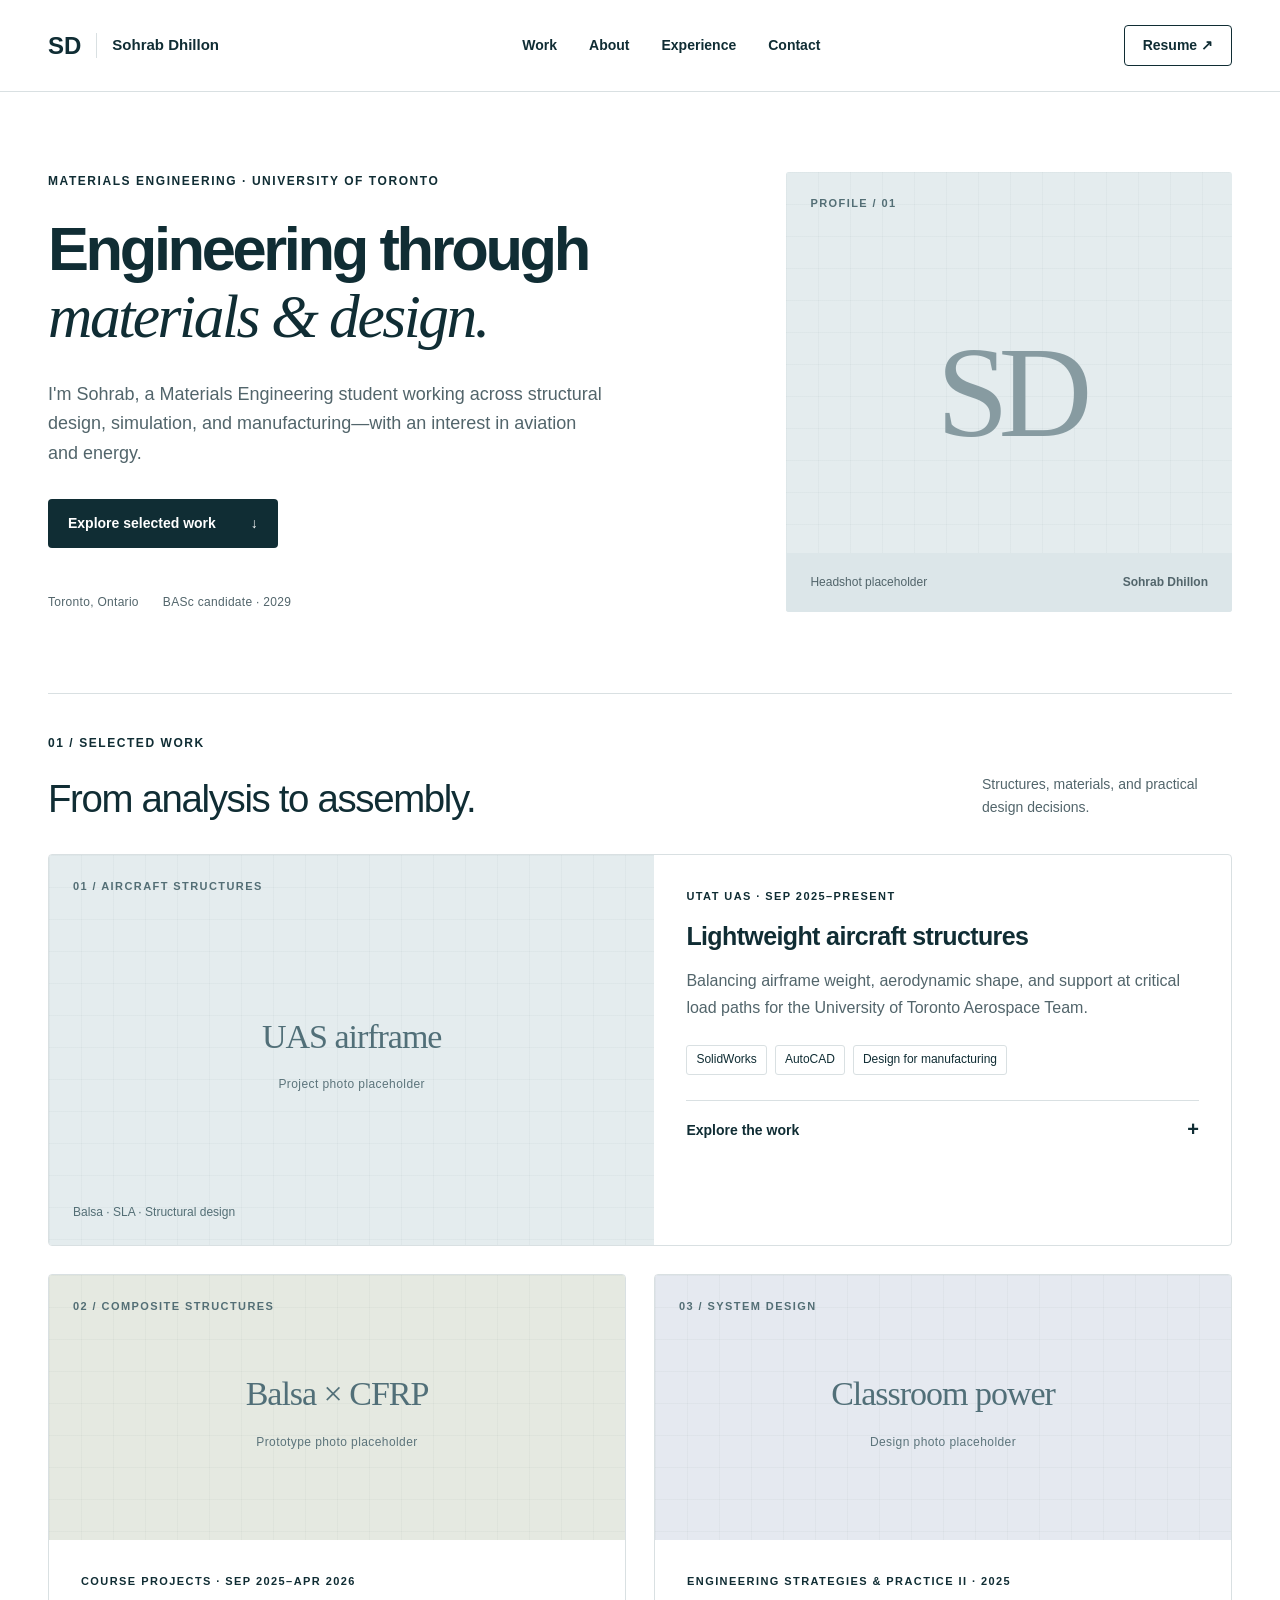
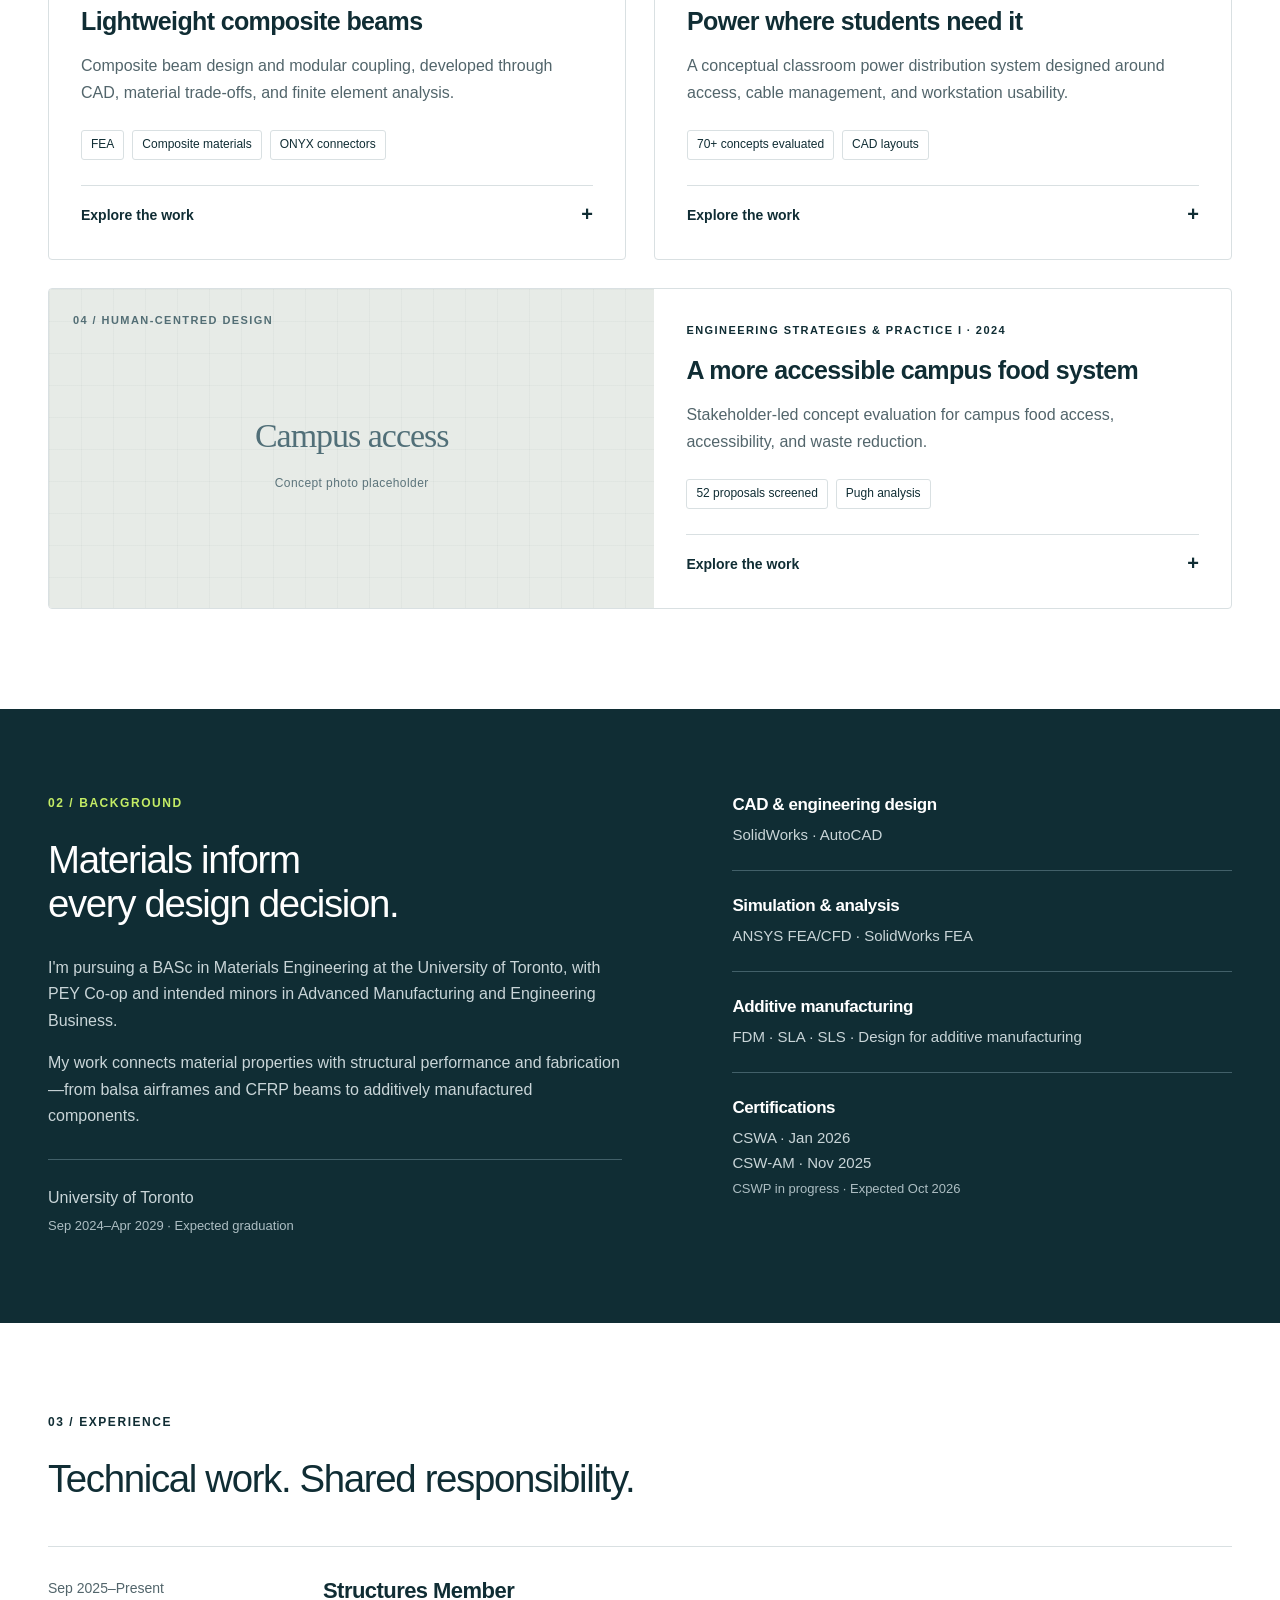
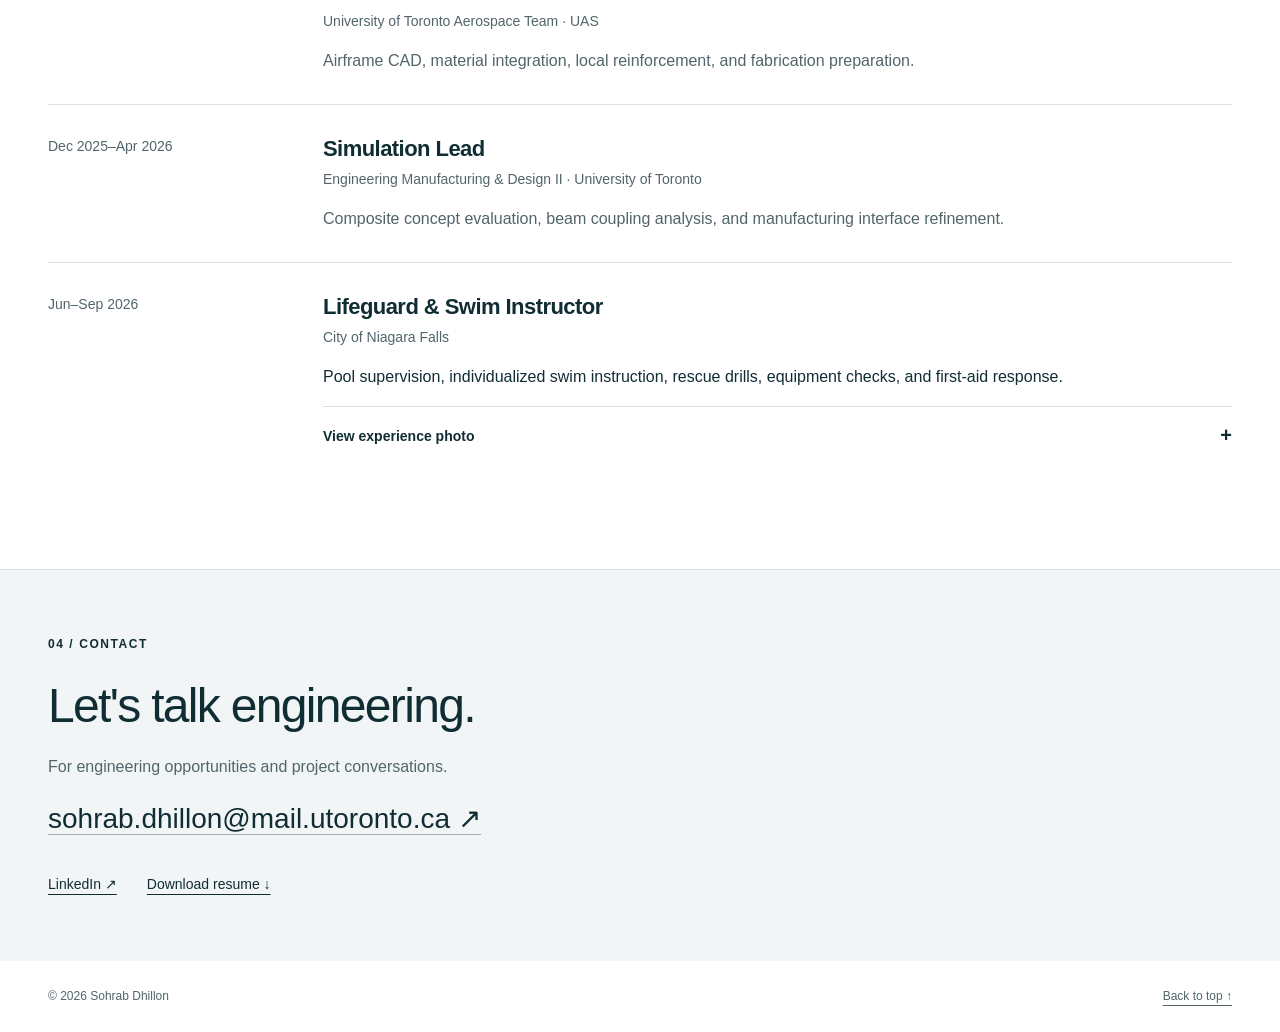
==== index.html @ bfbf0ac0 "Add files via upload" ====
<!doctype html>
<html lang="en">
<head>
<meta charset="utf-8"><meta name="viewport" content="width=device-width, initial-scale=1">
<title>Sohrab Dhillon — Engineering Portfolio</title>
<meta name="description" content="Sohrab Dhillon — University of Toronto Materials Engineering student. Selected work in aircraft structures, composite beams, simulation, and engineering design.">
<meta name="theme-color" content="#102d34">
<link rel="icon" href="data:image/svg+xml,%3Csvg xmlns='http://www.w3.org/2000/svg' viewBox='0 0 64 64'%3E%3Crect width='64' height='64' rx='12' fill='%23102d34'/%3E%3Ctext x='32' y='41' text-anchor='middle' font-family='Arial' font-weight='bold' font-size='28' fill='%23c4ec65'%3ESD%3C/text%3E%3C/svg%3E">
<link rel="stylesheet" href="styles.css">
</head>
<body>
<a class="skip" href="#main">Skip to content</a>
<header><a class="brand" href="#">SD<span>Sohrab Dhillon</span></a><nav aria-label="Main navigation"><a href="#work">Work</a><a href="#about">About</a><a href="#experience">Experience</a><a href="#contact">Contact</a></nav><a class="resume-link" href="assets/Resume_Sep26.pdf" target="_blank" rel="noopener">Resume ↗</a></header>
<main id="main">
<section class="hero wrap" aria-labelledby="intro">
<div class="hero-copy"><p class="eyebrow">Materials Engineering · University of Toronto</p><h1 id="intro">Engineering through<br><em>materials & design.</em></h1><p class="intro">I'm Sohrab, a Materials Engineering student working across structural design, simulation, and manufacturing—with an interest in aviation and energy.</p><a class="button" href="#work">Explore selected work <span aria-hidden="true">↓</span></a><div class="hero-foot"><span>Toronto, Ontario</span><span>BASc candidate · 2029</span></div></div>
<figure class="portrait placeholder" role="img" aria-label="Headshot placeholder"><span class="frame-index">PROFILE / 01</span><div class="initials">SD</div><figcaption>Headshot placeholder<span>Sohrab Dhillon</span></figcaption></figure>
</section>
<section class="work wrap" id="work"><div class="section-head"><div><p class="eyebrow">01 / Selected work</p><h2>From analysis to assembly.</h2></div><p>Structures, materials, and practical design decisions.</p></div>
<article class="featured project"><div class="project-image placeholder" role="img" aria-label="UAS airframe photo placeholder"><span class="frame-index">01 / AIRCRAFT STRUCTURES</span><span class="placeholder-center">UAS airframe<span>Project photo placeholder</span></span><span class="image-note">Balsa · SLA · Structural design</span></div><div class="project-body"><p class="eyebrow">UTAT UAS · Sep 2025–Present</p><h3>Lightweight aircraft structures</h3><p>Balancing airframe weight, aerodynamic shape, and support at critical load paths for the University of Toronto Aerospace Team.</p><div class="tags"><span>SolidWorks</span><span>AutoCAD</span><span>Design for manufacturing</span></div><details><summary>Explore the work <span aria-hidden="true">+</span></summary><div class="detail"><h4>My contribution</h4><ul><li>Designed circular and oval cutouts in the balsa airframe to reduce weight while limiting stress concentrations.</li><li>Integrated balsa structures, an SLA-printed nose cone, and reinforced base plates at regions of high shear and concentrated loading.</li><li>Prepared laser-cut geometry and checked scale, layers, and export formats for fabrication.</li></ul><h4>Design approach</h4><p>Used material selection and local reinforcement to balance low mass with structural support. Plastic film covering provided a smooth aerodynamic surface.</p></div></details></div></article>
<div class="project-grid">
<article class="project"><div class="project-image placeholder beam" role="img" aria-label="Composite beam photo placeholder"><span class="frame-index">02 / COMPOSITE STRUCTURES</span><span class="placeholder-center">Balsa × CFRP<span>Prototype photo placeholder</span></span></div><div class="project-body"><p class="eyebrow">Course projects · Sep 2025–Apr 2026</p><h3>Lightweight composite beams</h3><p>Composite beam design and modular coupling, developed through CAD, material trade-offs, and finite element analysis.</p><div class="tags"><span>FEA</span><span>Composite materials</span><span>ONYX connectors</span></div><details><summary>Explore the work <span aria-hidden="true">+</span></summary><div class="detail"><h4>Design & analysis · Fall 2025</h4><p>Compared stiffness, weight, material properties, and manufacturability of beam concepts. Developed a corrugated balsa–CFRP design and evaluated bending, shear transfer, deformation, and connector tolerances.</p><h4>Simulation lead · Winter 2026</h4><p>Evaluated four concepts and selected the balsa–CFRP design for its higher simulated stiffness than the XPS alternative. Projected assembly material cost: $3.74 against a $7.00 budget.</p><p>Developed a paired, four-beam arrangement with ONYX slot-and-rod connectors. Analysis predicted lower displacement and localized strain than the initial configuration. Refined laser-cut interfaces for repeatable alignment and tool-free assembly.</p><p class="note">Stiffness and displacement comparisons are simulation results; costs are projected.</p></div></details></div></article>
<article class="project"><div class="project-image placeholder power" role="img" aria-label="Classroom power system photo placeholder"><span class="frame-index">03 / SYSTEM DESIGN</span><span class="placeholder-center">Classroom power<span>Design photo placeholder</span></span></div><div class="project-body"><p class="eyebrow">Engineering Strategies & Practice II · 2025</p><h3>Power where students need it</h3><p>A conceptual classroom power distribution system designed around access, cable management, and workstation usability.</p><div class="tags"><span>70+ concepts evaluated</span><span>CAD layouts</span></div><details><summary>Explore the work <span aria-hidden="true">+</span></summary><div class="detail"><h4>Design challenge</h4><p>Improve access to power at four desk stations with 16 additional receptacles, within a CDN $250 design budget.</p><h4>My contribution</h4><p>Translated client needs into measurable requirements and CAD layouts. Evaluated more than 70 concepts using feasibility screening, multivoting, and Pugh matrix analysis.</p><p>Developed a verification plan covering usability, charging capacity, coverage, and maintenance.</p><p class="note">Conceptual design and verification plan; no installed-system performance is claimed.</p></div></details></div></article>
<article class="project"><div class="project-image placeholder campus" role="img" aria-label="Campus food-service design photo placeholder"><span class="frame-index">04 / HUMAN-CENTRED DESIGN</span><span class="placeholder-center">Campus access<span>Concept photo placeholder</span></span></div><div class="project-body"><p class="eyebrow">Engineering Strategies & Practice I · 2024</p><h3>A more accessible campus food system</h3><p>Stakeholder-led concept evaluation for campus food access, accessibility, and waste reduction.</p><div class="tags"><span>52 proposals screened</span><span>Pugh analysis</span></div><details><summary>Explore the work <span aria-hidden="true">+</span></summary><div class="detail"><h4>My contribution</h4><p>Translated site research and stakeholder needs into design criteria, including accessibility requirements and a 60% waste-diversion target.</p><p>Worked with three teammates to screen 52 proposals and shortlist three concepts. Compared alternatives using a Pugh chart and impact–effort matrix.</p><h4>Recommendation</h4><p>A food-delivery robot and courtyard hub concept to improve campus food accessibility.</p><p class="note">The diversion figure is a design target, not a measured outcome.</p></div></details></div></article>
</div></section>
<section class="about-band" id="about"><div class="wrap about-grid"><div><p class="eyebrow">02 / Background</p><h2>Materials inform<br>every design decision.</h2><p>I'm pursuing a BASc in Materials Engineering at the University of Toronto, with PEY Co-op and intended minors in Advanced Manufacturing and Engineering Business.</p><p>My work connects material properties with structural performance and fabrication—from balsa airframes and CFRP beams to additively manufactured components.</p><p class="education">University of Toronto<br><span>Sep 2024–Apr 2029 · Expected graduation</span></p></div><div class="skills"><div><h3>CAD & engineering design</h3><p>SolidWorks · AutoCAD</p></div><div><h3>Simulation & analysis</h3><p>ANSYS FEA/CFD · SolidWorks FEA</p></div><div><h3>Additive manufacturing</h3><p>FDM · SLA · SLS · Design for additive manufacturing</p></div><div><h3>Certifications</h3><p>CSWA · Jan 2026<br>CSW-AM · Nov 2025<br><span>CSWP in progress · Expected Oct 2026</span></p></div></div></div></section>
<section class="wrap experience" id="experience"><p class="eyebrow">03 / Experience</p><h2>Technical work. Shared responsibility.</h2><div class="experience-row"><p class="date">Sep 2025–Present</p><div><h3>Structures Member</h3><p class="org">University of Toronto Aerospace Team · UAS</p><p>Airframe CAD, material integration, local reinforcement, and fabrication preparation.</p></div></div><div class="experience-row"><p class="date">Dec 2025–Apr 2026</p><div><h3>Simulation Lead</h3><p class="org">Engineering Manufacturing & Design II · University of Toronto</p><p>Composite concept evaluation, beam coupling analysis, and manufacturing interface refinement.</p></div></div><div class="experience-row"><p class="date">Jun–Sep 2026</p><div><h3>Lifeguard & Swim Instructor</h3><p class="org">City of Niagara Falls</p><p>Pool supervision, individualized swim instruction, rescue drills, equipment checks, and first-aid response.</p><details><summary>View experience photo <span aria-hidden="true">+</span></summary><div class="small-placeholder placeholder" role="img" aria-label="Lifeguarding experience photo placeholder">Experience photo placeholder</div></details></div></div></section>
<section class="contact" id="contact"><div class="wrap"><p class="eyebrow">04 / Contact</p><h2>Let's talk engineering.</h2><p>For engineering opportunities and project conversations.</p><a class="contact-email" href="mailto:sohrab.dhillon@mail.utoronto.ca">sohrab.dhillon@mail.utoronto.ca ↗</a><div class="contact-links"><a href="https://www.linkedin.com/in/sohrab-dhillon" target="_blank" rel="noopener noreferrer">LinkedIn ↗</a><a href="assets/Resume_Sep26.pdf" download>Download resume ↓</a></div></div></section>
</main><footer class="wrap"><span>© 2026 Sohrab Dhillon</span><a href="#">Back to top ↑</a></footer>
</body></html>
---- styles.css ----
:root{--ink:#102d34;--muted:#52656b;--line:#d9e0e2;--paper:#fff;--soft:#f1f5f5;--accent:#c4ec65}*{box-sizing:border-box}html{scroll-behavior:smooth;scroll-padding-top:95px}body{margin:0;background:var(--paper);color:var(--ink);font:16px/1.65 Arial,Helvetica,sans-serif}a{color:inherit;text-underline-offset:5px}a:focus-visible,summary:focus-visible{outline:3px solid #4d7c08;outline-offset:6px}.wrap{width:min(1200px,calc(100% - 96px));margin:auto}header{min-height:92px;padding:20px 48px;border-bottom:1px solid var(--line);display:flex;gap:30px;align-items:center;justify-content:space-between;background:#fff}.brand{display:flex;gap:15px;align-items:center;font-size:24px;font-weight:800;text-decoration:none}.brand span{font-size:15px;font-weight:600;border-left:1px solid var(--line);padding-left:15px}nav{display:flex;gap:32px}nav a,.resume-link{font-size:14px;text-decoration:none;font-weight:600}nav a:hover{text-decoration:underline}.resume-link{border:1px solid var(--ink);padding:8px 18px;border-radius:4px}.hero{display:grid;grid-template-columns:1.5fr 1fr;gap:70px;padding-top:80px;padding-bottom:80px;align-items:center}.eyebrow{text-transform:uppercase;letter-spacing:.13em;font-size:12px;font-weight:700;margin:0 0 24px}h1,h2,h3,h4,p{margin-top:0}h1{font-size:clamp(40px,4.8vw,65px);line-height:1.09;letter-spacing:-.055em;margin-bottom:30px;font-weight:600}h1 em{font-family:Georgia,serif;font-weight:400;letter-spacing:-.04em}h2{font-size:clamp(30px,3vw,42px);line-height:1.16;letter-spacing:-.035em;font-weight:500;margin-bottom:28px}h3{font-size:25px;line-height:1.25;letter-spacing:-.025em;font-weight:600;margin-bottom:16px}h4{font-size:16px;margin-bottom:8px}.intro{font-size:18px;color:var(--muted);max-width:560px;margin-bottom:30px}.button{display:inline-flex;align-items:center;gap:35px;padding:13px 20px;background:var(--ink);color:white;border-radius:4px;font-size:14px;font-weight:600;text-decoration:none}.button:hover{background:#204d57}.hero-foot{display:flex;gap:24px;margin-top:45px;font-size:12px;letter-spacing:.025em;color:var(--muted)}.placeholder{background-color:#e4ecee;background-image:linear-gradient(#102d3408 1px,transparent 1px),linear-gradient(90deg,#102d3408 1px,transparent 1px);background-size:32px 32px;position:relative;overflow:hidden}.portrait{margin:0;min-height:440px;display:flex;align-items:center;justify-content:center;border-radius:3px}.initials{font-family:Georgia,serif;font-size:130px;line-height:1;letter-spacing:-.08em;color:#879ba1}.frame-index{position:absolute;top:22px;left:24px;font-size:11px;letter-spacing:.13em;font-weight:700;color:#536e75}.portrait figcaption{position:absolute;bottom:0;left:0;right:0;padding:20px 24px;background:#dce6e9;font-size:12px;color:#52656b;display:flex;justify-content:space-between}.portrait figcaption span{font-weight:600}.work{padding:40px 0 100px;border-top:1px solid var(--line)}.section-head{display:flex;justify-content:space-between;gap:45px;align-items:end;margin-bottom:32px}.section-head h2{margin:0}.section-head>p{font-size:14px;max-width:250px;color:var(--muted);margin-bottom:3px}.project{border:1px solid var(--line);border-radius:4px;overflow:hidden;align-self:start}.featured{display:grid;grid-template-columns:1.05fr 1fr;margin-bottom:28px}.project-image{min-height:265px;display:flex;align-items:center;justify-content:center}.featured .project-image{min-height:390px}.placeholder-center{font-family:Georgia,serif;font-size:34px;letter-spacing:-.03em;color:#516f78;text-align:center}.placeholder-center span{display:block;font:12px Arial,sans-serif;letter-spacing:.035em;margin-top:12px;color:#5c747b}.image-note{position:absolute;bottom:22px;left:24px;font-size:12px;color:#536e75}.project-body{padding:32px}.project-body>.eyebrow{font-size:11px;margin-bottom:16px}.project-body>p:not(.eyebrow){color:var(--muted);margin-bottom:24px}.tags{display:flex;flex-wrap:wrap;gap:8px;margin-bottom:25px}.tags span{font-size:12px;padding:4px 9px;border:1px solid var(--line);border-radius:3px}.project-grid{display:grid;grid-template-columns:repeat(2,1fr);gap:28px}.project-grid .project:last-child{grid-column:1/-1;display:grid;grid-template-columns:1.05fr 1fr}.beam{background-color:#e5e9e1}.power{background-color:#e5e9f0}.campus{background-color:#e7ebe7}details{border-top:1px solid var(--line)}summary{cursor:pointer;list-style:none;font-size:14px;font-weight:600;padding:18px 0 0;display:flex;justify-content:space-between;gap:15px}summary::-webkit-details-marker{display:none}summary span{font-size:20px;line-height:1}details[open] summary span{transform:rotate(45deg)}.detail{padding-top:25px;font-size:15px;color:var(--muted)}.detail h4{color:var(--ink)}.detail ul{padding-left:20px}.detail li{margin-bottom:10px}.note{font-size:13px;border-left:2px solid #9aaaad;padding-left:14px}.about-band{background:var(--ink);color:white;padding:85px 0}.about-grid{display:grid;grid-template-columns:1.15fr 1fr;gap:110px}.about-grid .eyebrow{color:var(--accent)}.about-grid>div>p:not(.eyebrow){color:#c9d5d8}.education{border-top:1px solid #426069;padding-top:25px;margin:30px 0 0}.education span{font-size:13px;color:#adbec3}.skills>div{border-bottom:1px solid #426069;padding:0 0 22px;margin-bottom:24px}.skills>div:last-child{border:0;margin-bottom:0;padding-bottom:0}.skills h3{font-size:17px;margin-bottom:8px}.skills p{font-size:15px;color:#c9d5d8;margin-bottom:0}.skills span{font-size:13px;color:#adbec3}.experience{padding:90px 0}.experience h2{margin-bottom:45px}.experience-row{display:grid;grid-template-columns:230px 1fr;gap:45px;padding:30px 0;border-top:1px solid var(--line)}.date{font-size:14px;color:var(--muted)}.experience-row h3{font-size:22px;margin-bottom:5px}.org{font-size:14px;color:var(--muted);margin-bottom:15px}.experience-row p:last-child{margin:0;color:var(--muted)}.small-placeholder{padding:65px 20px;margin-top:20px;text-align:center;color:var(--muted)}.contact{padding:65px 0;background:var(--soft);border-top:1px solid var(--line)}.contact h2{font-size:48px;margin-bottom:20px}.contact p:not(.eyebrow){color:var(--muted)}.contact-email{font-size:clamp(16px,2.5vw,28px);overflow-wrap:anywhere;text-decoration:none;border-bottom:1px solid #9cadb1}.contact-links{display:flex;gap:30px;margin-top:30px;font-size:14px}footer{display:flex;justify-content:space-between;padding-top:26px;padding-bottom:26px;font-size:12px;color:var(--muted)}.skip{position:absolute;top:-100px;left:15px;background:white;padding:10px;z-index:3}.skip:focus{top:15px}@media(max-width:1000px){header{padding:20px 32px}.wrap{width:calc(100% - 64px)}.brand span{display:none}.hero{gap:35px}.portrait{min-height:400px}.hero-foot{flex-direction:column;gap:3px}.about-grid{gap:50px}.project-body{padding:25px}.section-head{gap:25px}}@media(max-width:700px){header{padding:15px 22px;gap:15px;flex-wrap:wrap;min-height:80px}.brand{font-size:22px}nav{order:3;width:100%;justify-content:space-between;gap:15px;padding-top:8px}nav a{font-size:13px}.resume-link{font-size:12px;padding:6px 12px}.wrap{width:calc(100% - 44px)}.hero{padding-top:45px;padding-bottom:45px;grid-template-columns:1fr;gap:35px}h1{font-size:45px}.intro{font-size:17px}.eyebrow{font-size:11px}.portrait{min-height:300px}.initials{font-size:100px}.hero-foot{flex-direction:row;justify-content:space-between;font-size:11px;margin-top:30px}.section-head{display:block}.section-head>p{margin-top:20px;max-width:none}.featured,.project-grid,.project-grid .project:last-child{display:grid;grid-template-columns:1fr}.project-grid .project:last-child{grid-column:auto}.featured .project-image{min-height:265px}.project-body{padding:25px}.work{padding-bottom:55px}.about-band{padding:55px 0}.about-grid{grid-template-columns:1fr;gap:45px}.experience{padding:55px 0}.experience-row{grid-template-columns:1fr;gap:5px}.date{margin-bottom:8px}.contact{padding:45px 0}.contact h2{font-size:36px}.contact-links{gap:25px}}@media(prefers-reduced-motion:reduce){html{scroll-behavior:auto}}
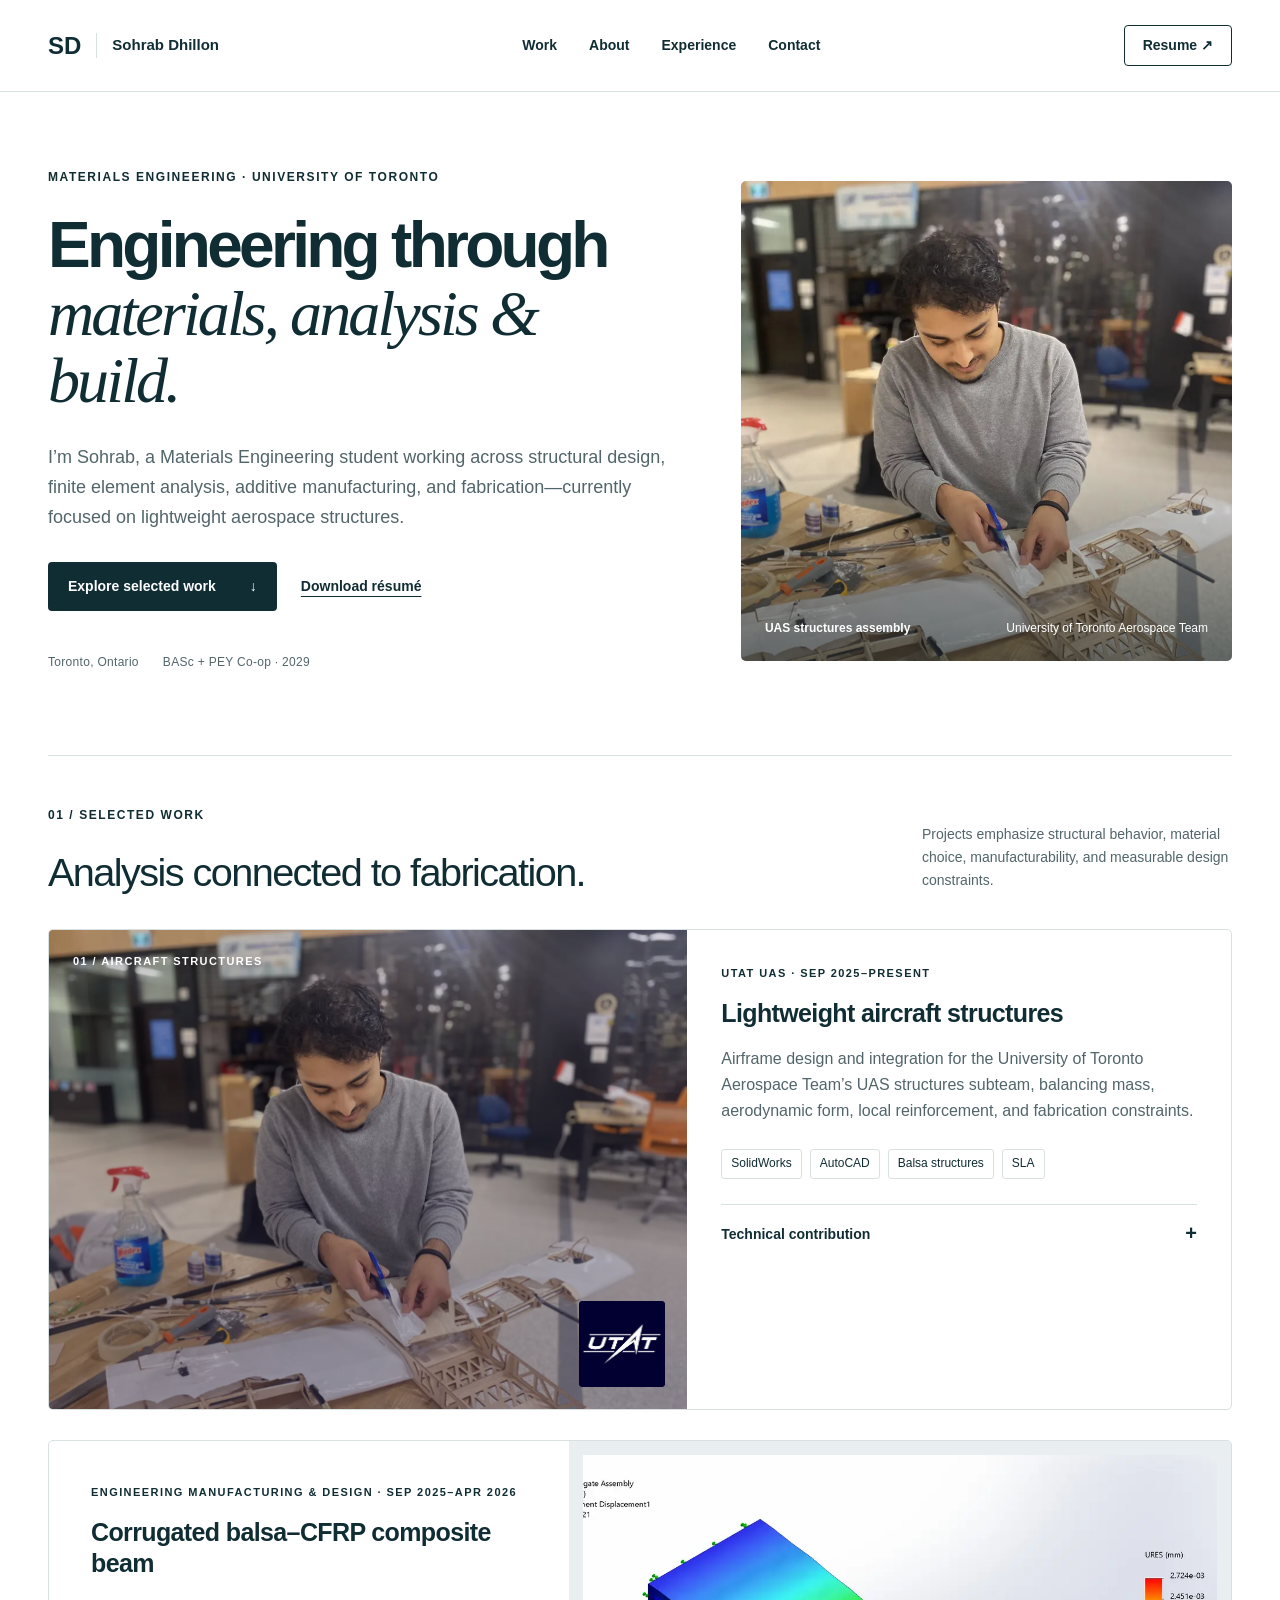
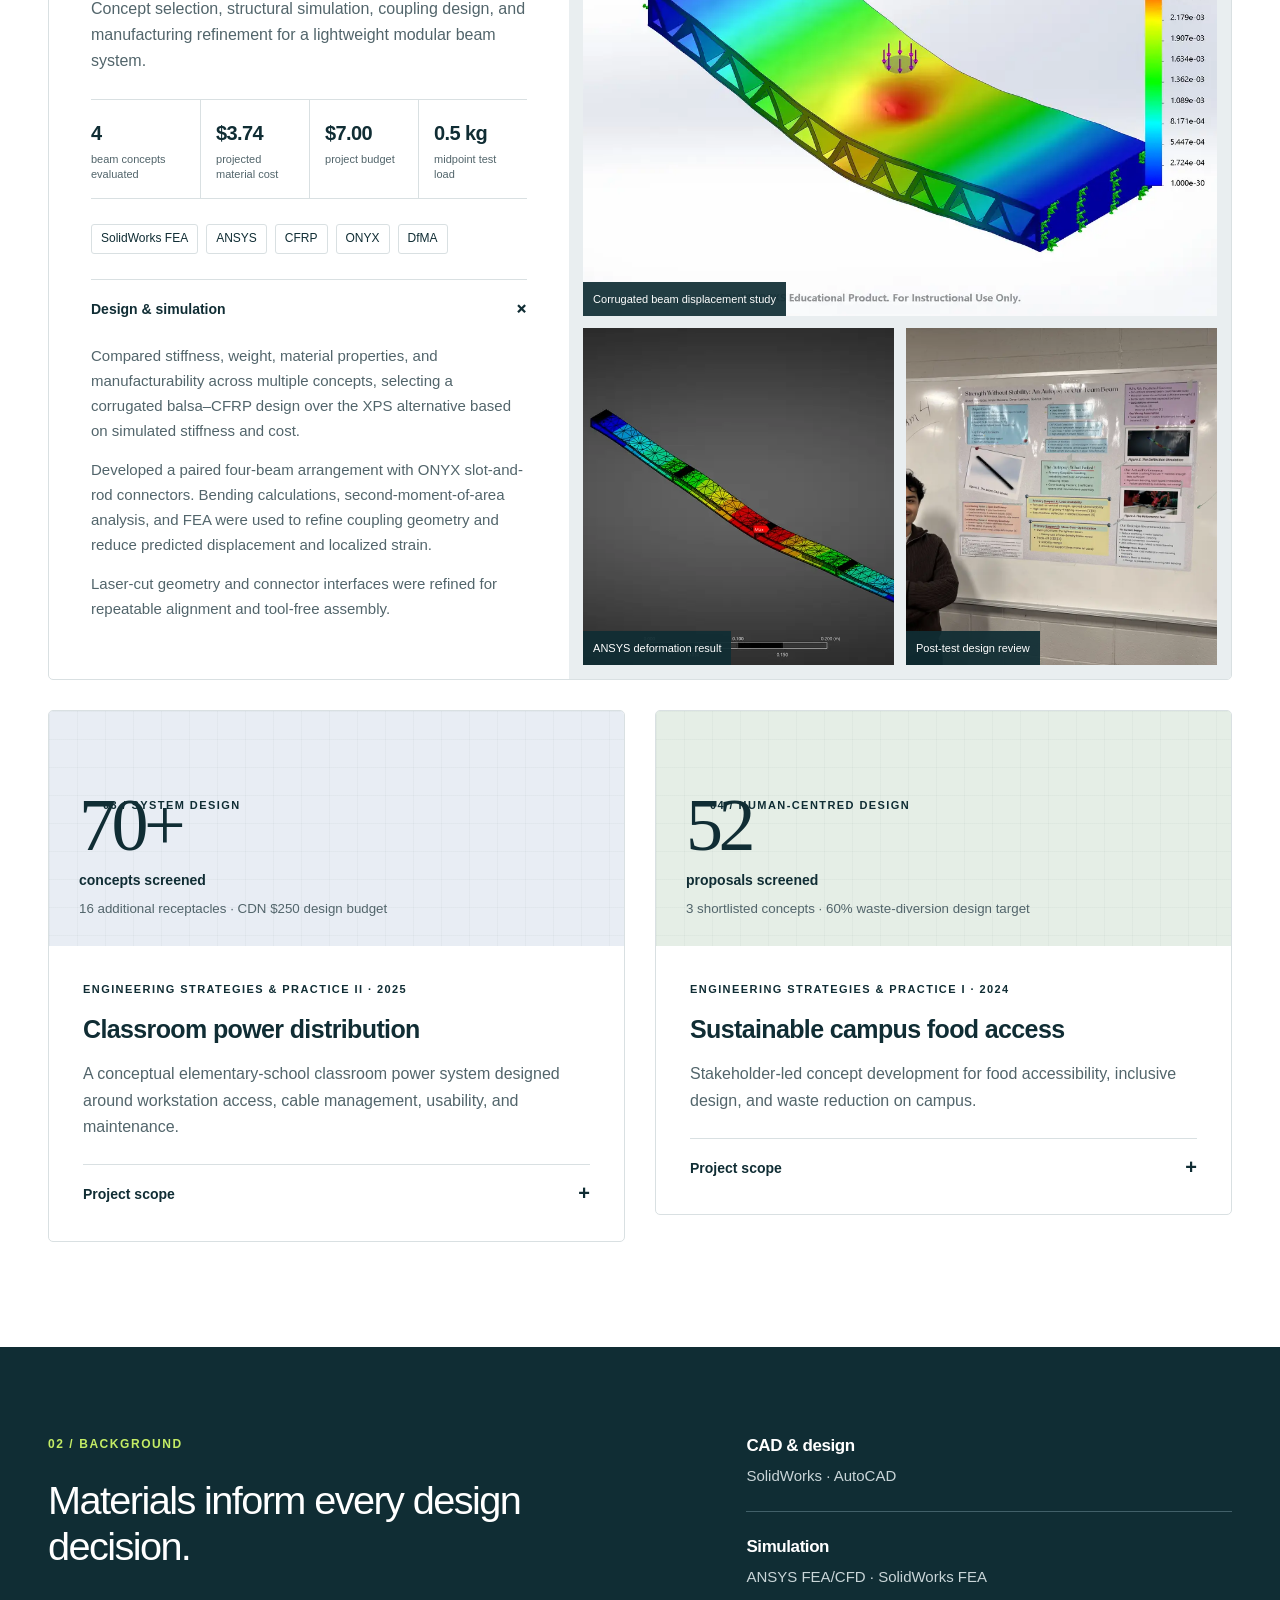
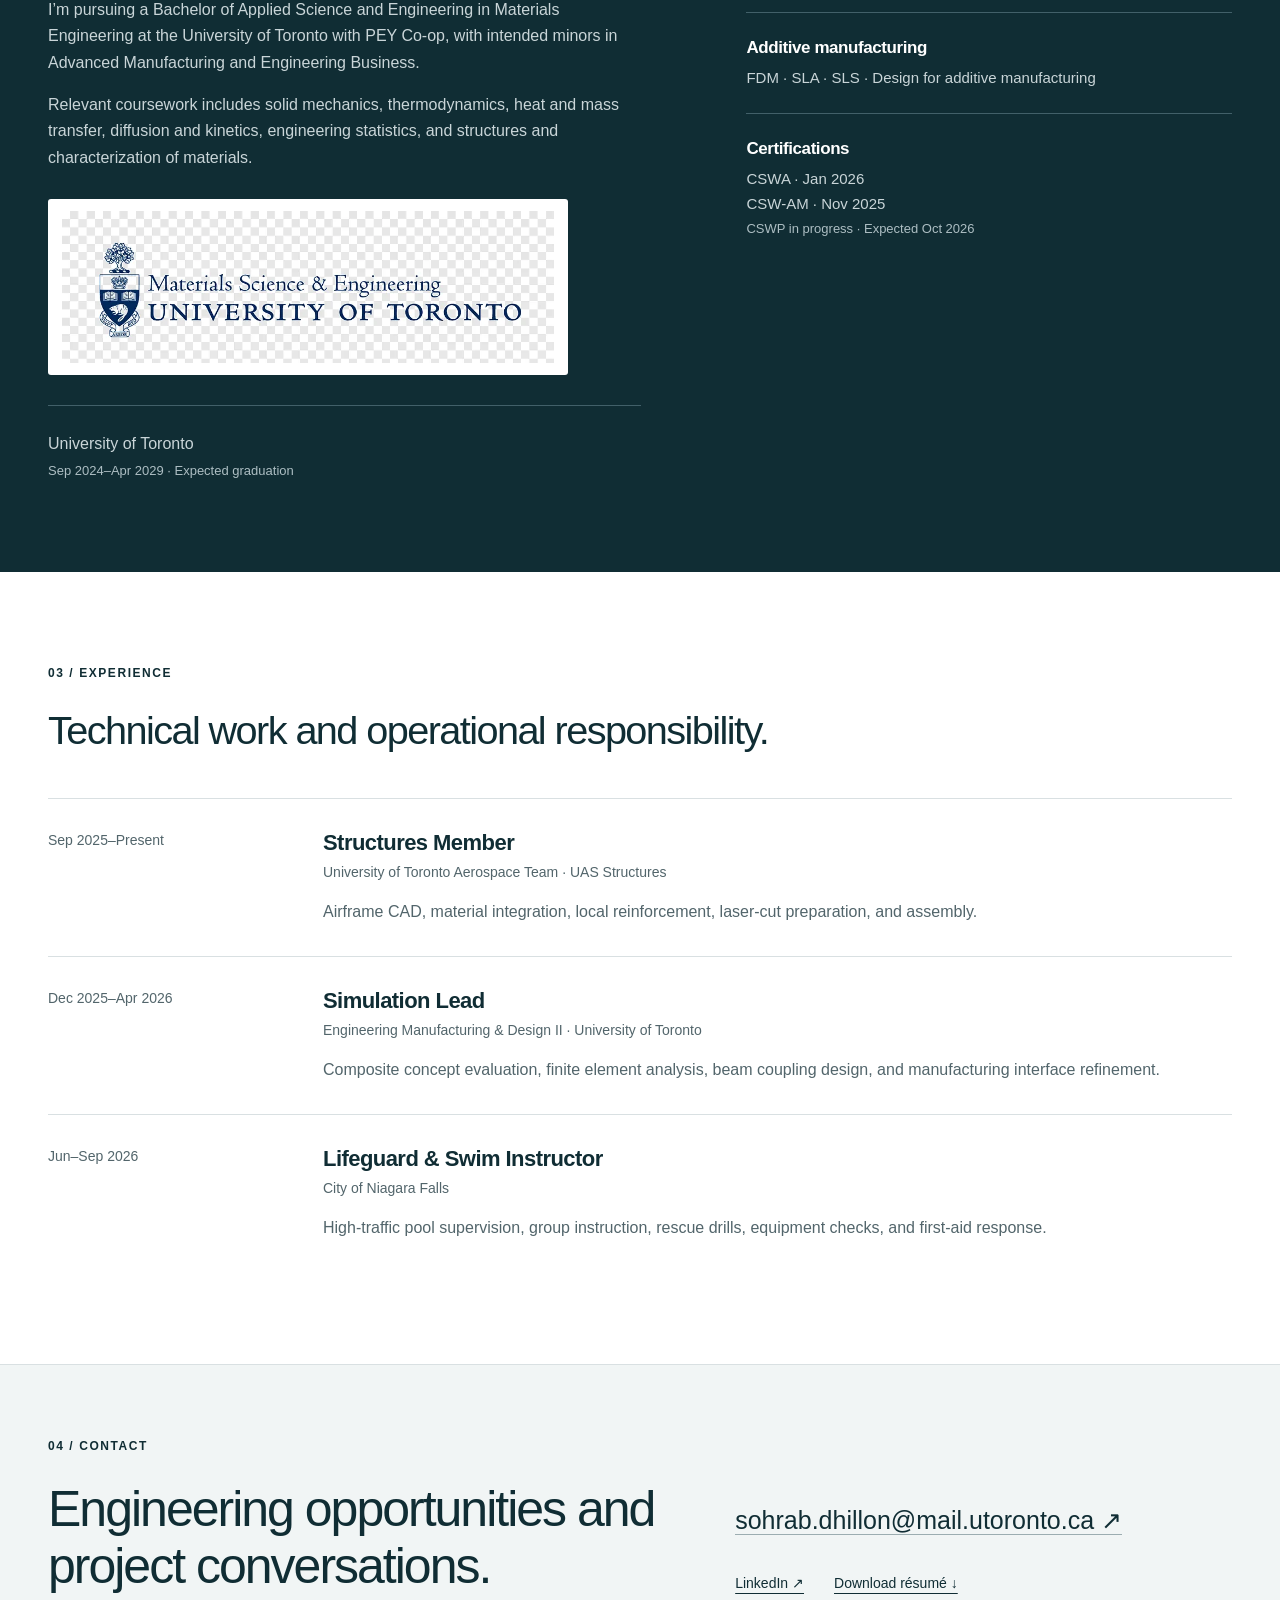
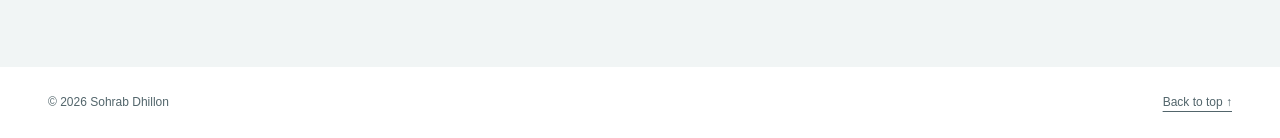
==== commit d3d3c7bd: "Update portfolio with current projects and media" ====
--- a/index.html
+++ b/index.html
@@ -1,30 +1,153 @@
 <!doctype html>
 <html lang="en">
 <head>
-<meta charset="utf-8"><meta name="viewport" content="width=device-width, initial-scale=1">
-<title>Sohrab Dhillon — Engineering Portfolio</title>
-<meta name="description" content="Sohrab Dhillon — University of Toronto Materials Engineering student. Selected work in aircraft structures, composite beams, simulation, and engineering design.">
-<meta name="theme-color" content="#102d34">
-<link rel="icon" href="data:image/svg+xml,%3Csvg xmlns='http://www.w3.org/2000/svg' viewBox='0 0 64 64'%3E%3Crect width='64' height='64' rx='12' fill='%23102d34'/%3E%3Ctext x='32' y='41' text-anchor='middle' font-family='Arial' font-weight='bold' font-size='28' fill='%23c4ec65'%3ESD%3C/text%3E%3C/svg%3E">
-<link rel="stylesheet" href="styles.css">
+  <meta charset="utf-8">
+  <meta name="viewport" content="width=device-width, initial-scale=1">
+  <title>Sohrab Dhillon — Engineering Portfolio</title>
+  <meta name="description" content="Sohrab Dhillon — University of Toronto Materials Engineering student working in structural design, simulation, composites, and manufacturing.">
+  <meta name="theme-color" content="#102d34">
+  <link rel="icon" href="data:image/svg+xml,%3Csvg xmlns='http://www.w3.org/2000/svg' viewBox='0 0 64 64'%3E%3Crect width='64' height='64' rx='12' fill='%23102d34'/%3E%3Ctext x='32' y='41' text-anchor='middle' font-family='Arial' font-weight='bold' font-size='28' fill='%23c4ec65'%3ESD%3C/text%3E%3C/svg%3E">
+  <style>
+:root{--ink:#102d34;--ink2:#173e47;--muted:#52656b;--line:#d9e0e2;--paper:#fff;--soft:#f1f5f5;--accent:#c4ec65;--accent-dark:#5c7c18;--navy:#05052d}*{box-sizing:border-box}html{scroll-behavior:smooth;scroll-padding-top:110px}body{margin:0;background:var(--paper);color:var(--ink);font:16px/1.65 Arial,Helvetica,sans-serif;-webkit-font-smoothing:antialiased}img{max-width:100%}a{color:inherit;text-underline-offset:5px}a:focus-visible,summary:focus-visible{outline:3px solid var(--accent-dark);outline-offset:5px}.wrap{width:min(1200px,calc(100% - 96px));margin:auto}.site-header{min-height:92px;padding:20px 48px;border-bottom:1px solid var(--line);display:flex;gap:30px;align-items:center;justify-content:space-between;background:rgba(255,255,255,.96);backdrop-filter:blur(10px);position:sticky;top:0;z-index:20}.brand{display:flex;gap:15px;align-items:center;text-decoration:none}.brand strong{font-size:24px}.brand span{font-size:15px;font-weight:600;border-left:1px solid var(--line);padding-left:15px}nav{display:flex;gap:32px}nav a,.resume-link{font-size:14px;text-decoration:none;font-weight:600}nav a:hover{text-decoration:underline}.resume-link{border:1px solid var(--ink);padding:8px 18px;border-radius:4px;white-space:nowrap}.resume-link:hover{background:var(--ink);color:white}.hero{display:grid;grid-template-columns:1.12fr .88fr;gap:68px;padding-top:76px;padding-bottom:82px;align-items:center}.eyebrow{text-transform:uppercase;letter-spacing:.13em;font-size:12px;font-weight:700;margin:0 0 24px}h1,h2,h3,h4,p{margin-top:0}h1{font-size:clamp(42px,5vw,68px);line-height:1.06;letter-spacing:-.058em;margin-bottom:28px;font-weight:600}h1 em{font-family:Georgia,serif;font-weight:400;letter-spacing:-.045em}h2{font-size:clamp(31px,3.1vw,44px);line-height:1.14;letter-spacing:-.04em;font-weight:500;margin-bottom:28px}h3{font-size:25px;line-height:1.25;letter-spacing:-.025em;font-weight:600;margin-bottom:16px}h4{font-size:16px;margin-bottom:8px}.intro{font-size:18px;color:var(--muted);max-width:620px;margin-bottom:30px}.hero-actions{display:flex;gap:24px;align-items:center;flex-wrap:wrap}.button{display:inline-flex;align-items:center;gap:34px;padding:13px 20px;background:var(--ink);color:white;border-radius:4px;font-size:14px;font-weight:600;text-decoration:none}.button:hover{background:var(--ink2)}.text-link{font-size:14px;font-weight:600}.hero-foot{display:flex;gap:24px;margin-top:42px;font-size:12px;letter-spacing:.025em;color:var(--muted)}.hero-media{margin:0;position:relative;overflow:hidden;border-radius:5px;background:var(--soft);min-height:480px}.hero-media img{width:100%;height:100%;min-height:480px;display:block;object-fit:cover;object-position:center}.hero-media:after{content:"";position:absolute;inset:0;background:linear-gradient(180deg,transparent 55%,rgba(5,20,25,.58));pointer-events:none}.hero-media figcaption{position:absolute;z-index:2;bottom:0;left:0;right:0;color:white;padding:22px 24px;display:flex;justify-content:space-between;gap:20px;font-size:12px}.hero-media figcaption span:first-child{font-weight:700}.work{padding:50px 0 105px;border-top:1px solid var(--line)}.section-head{display:flex;justify-content:space-between;gap:45px;align-items:end;margin-bottom:34px}.section-head h2{margin:0}.section-head>p{font-size:14px;max-width:310px;color:var(--muted);margin-bottom:3px}.project{border:1px solid var(--line);border-radius:5px;overflow:hidden;align-self:start;background:white}.featured{display:grid;grid-template-columns:1.08fr .92fr;margin-bottom:30px}.project-media{position:relative;min-height:440px;background:var(--navy);overflow:hidden}.project-photo{width:100%;height:100%;min-height:440px;display:block;object-fit:cover}.project-media:after{content:"";position:absolute;inset:0;background:linear-gradient(180deg,rgba(5,5,45,.15),rgba(5,5,45,.38));pointer-events:none}.project-logo{position:absolute;z-index:2;width:86px;height:86px;object-fit:contain;right:22px;bottom:22px;border-radius:4px}.utat-logo{background:var(--navy)}.frame-index{position:absolute;z-index:3;top:22px;left:24px;font-size:11px;letter-spacing:.13em;font-weight:700;color:white;text-shadow:0 1px 10px rgba(0,0,0,.35)}.project-body{padding:34px}.project-body>.eyebrow{font-size:11px;margin-bottom:16px}.project-body>p:not(.eyebrow){color:var(--muted);margin-bottom:24px}.tags{display:flex;flex-wrap:wrap;gap:8px;margin-bottom:25px}.tags span{font-size:12px;padding:4px 9px;border:1px solid var(--line);border-radius:3px;background:#fff}details{border-top:1px solid var(--line)}summary{cursor:pointer;list-style:none;font-size:14px;font-weight:600;padding:18px 0 0;display:flex;justify-content:space-between;gap:15px}summary::-webkit-details-marker{display:none}summary span{font-size:20px;line-height:1}details[open] summary span{transform:rotate(45deg)}.detail{padding-top:23px;font-size:15px;color:var(--muted)}.detail h4{color:var(--ink)}.detail ul{padding-left:20px}.detail li{margin-bottom:10px}.note{font-size:13px;border-left:2px solid #9aaaad;padding-left:14px}.beam-feature{display:grid;grid-template-columns:.88fr 1.12fr;margin-bottom:30px}.beam-feature>.project-body{padding:42px}.metric-row{display:grid;grid-template-columns:repeat(4,1fr);border-top:1px solid var(--line);border-bottom:1px solid var(--line);margin:5px 0 25px}.metric-row div{padding:17px 12px 17px 0}.metric-row div+div{border-left:1px solid var(--line);padding-left:15px}.metric-row strong{display:block;font-size:20px;letter-spacing:-.03em}.metric-row span{display:block;font-size:11px;color:var(--muted);line-height:1.35;margin-top:2px}.beam-gallery{background:#e9eef0;padding:14px;display:grid;grid-template-columns:1fr 1fr;gap:12px}.beam-gallery figure{margin:0;position:relative;background:white;overflow:hidden;min-height:210px}.beam-gallery .gallery-wide{grid-column:1/-1;min-height:290px}.beam-gallery img{width:100%;height:100%;min-height:210px;display:block;object-fit:cover}.beam-gallery .gallery-wide img{min-height:290px;object-fit:cover}.beam-gallery figcaption{position:absolute;bottom:0;left:0;background:rgba(16,45,52,.92);color:white;padding:8px 10px;font-size:11px}.project-grid{display:grid;grid-template-columns:repeat(2,1fr);gap:30px}.compact-project{display:grid;grid-template-rows:auto 1fr}.project-visual{min-height:235px}.stat-visual{position:relative;padding:58px 30px 26px;display:flex;flex-direction:column;justify-content:flex-end;overflow:hidden}.stat-visual:before{content:"";position:absolute;inset:0;background-image:linear-gradient(#102d3408 1px,transparent 1px),linear-gradient(90deg,#102d3408 1px,transparent 1px);background-size:28px 28px}.stat-visual>*{position:relative;z-index:1}.stat-visual .frame-index{color:var(--ink);text-shadow:none}.stat-visual strong{font-family:Georgia,serif;font-size:74px;line-height:.9;font-weight:400;letter-spacing:-.06em}.stat-visual>span:not(.frame-index){font-size:14px;font-weight:700;margin-top:10px}.stat-visual small{color:var(--muted);margin-top:6px}.power-visual{background:#e8edf4}.campus-visual{background:#e5eee6}.about-band{background:var(--ink);color:white;padding:88px 0}.about-grid{display:grid;grid-template-columns:1.1fr .9fr;gap:105px}.about-grid .eyebrow{color:var(--accent)}.about-grid>div>p:not(.eyebrow){color:#c9d5d8}.mse-mark{display:block;max-width:520px;width:100%;background:white;padding:12px 14px;border-radius:3px;margin:28px 0 26px}.education{border-top:1px solid #426069;padding-top:25px;margin:30px 0 0}.education span{font-size:13px;color:#adbec3}.skills>div{border-bottom:1px solid #426069;padding:0 0 22px;margin-bottom:24px}.skills>div:last-child{border:0;margin-bottom:0;padding-bottom:0}.skills h3{font-size:17px;margin-bottom:8px}.skills p{font-size:15px;color:#c9d5d8;margin-bottom:0}.skills span{font-size:13px;color:#adbec3}.experience{padding:92px 0}.experience h2{margin-bottom:45px}.experience-row{display:grid;grid-template-columns:230px 1fr;gap:45px;padding:30px 0;border-top:1px solid var(--line)}.date{font-size:14px;color:var(--muted)}.experience-row h3{font-size:22px;margin-bottom:5px}.org{font-size:14px;color:var(--muted);margin-bottom:15px}.experience-row p:last-child{margin:0;color:var(--muted)}.contact{padding:72px 0;background:var(--soft);border-top:1px solid var(--line)}.contact-grid{display:grid;grid-template-columns:1.1fr .9fr;gap:80px;align-items:end}.contact h2{font-size:clamp(34px,4vw,50px);margin-bottom:0}.contact-email{font-size:clamp(16px,2vw,25px);overflow-wrap:anywhere;text-decoration:none;border-bottom:1px solid #9cadb1}.contact-links{display:flex;gap:30px;margin-top:30px;font-size:14px}footer{display:flex;justify-content:space-between;padding-top:26px;padding-bottom:26px;font-size:12px;color:var(--muted)}.skip{position:absolute;top:-100px;left:15px;background:white;padding:10px;z-index:30}.skip:focus{top:15px}@media(max-width:1050px){.site-header{padding:20px 32px}.wrap{width:calc(100% - 64px)}.brand span{display:none}.hero{gap:35px}.project-body{padding:28px}.beam-feature>.project-body{padding:30px}.metric-row{grid-template-columns:repeat(2,1fr)}.metric-row div:nth-child(3){border-left:0}.metric-row div:nth-child(n+3){border-top:1px solid var(--line)}.about-grid{gap:55px}.contact-grid{gap:45px}}@media(max-width:760px){html{scroll-padding-top:130px}.site-header{padding:14px 22px;gap:14px;flex-wrap:wrap;min-height:80px}.brand strong{font-size:22px}nav{order:3;width:100%;justify-content:space-between;gap:12px;padding-top:6px}nav a{font-size:13px}.resume-link{font-size:12px;padding:6px 11px}.wrap{width:calc(100% - 44px)}.hero{padding-top:42px;padding-bottom:48px;grid-template-columns:1fr;gap:35px}h1{font-size:44px}.intro{font-size:17px}.eyebrow{font-size:11px}.hero-media,.hero-media img{min-height:330px}.hero-media figcaption{flex-direction:column;gap:2px}.hero-foot{flex-direction:row;justify-content:space-between;font-size:11px;margin-top:30px}.section-head{display:block}.section-head>p{margin-top:20px;max-width:none}.featured,.beam-feature,.project-grid{grid-template-columns:1fr}.project-media,.project-photo{min-height:300px}.beam-feature>.project-body{order:2}.beam-gallery{order:1}.beam-gallery .gallery-wide{min-height:230px}.beam-gallery .gallery-wide img{min-height:230px}.beam-gallery figure,.beam-gallery img{min-height:165px}.project-body{padding:25px}.work{padding-bottom:58px}.about-band{padding:58px 0}.about-grid,.contact-grid{grid-template-columns:1fr;gap:42px}.experience{padding:58px 0}.experience-row{grid-template-columns:1fr;gap:5px}.date{margin-bottom:8px}.contact{padding:50px 0}.contact-links{gap:25px;flex-wrap:wrap}}@media(max-width:480px){.hero-foot{flex-direction:column;gap:3px}.metric-row{grid-template-columns:1fr 1fr}.beam-gallery{grid-template-columns:1fr}.beam-gallery .gallery-wide{grid-column:auto}.stat-visual strong{font-size:64px}}@media(prefers-reduced-motion:reduce){html{scroll-behavior:auto}}
+
+</style>
 </head>
 <body>
 <a class="skip" href="#main">Skip to content</a>
-<header><a class="brand" href="#">SD<span>Sohrab Dhillon</span></a><nav aria-label="Main navigation"><a href="#work">Work</a><a href="#about">About</a><a href="#experience">Experience</a><a href="#contact">Contact</a></nav><a class="resume-link" href="assets/Resume_Sep26.pdf" target="_blank" rel="noopener">Resume ↗</a></header>
+<header class="site-header">
+  <a class="brand" href="#top" aria-label="Sohrab Dhillon home"><strong>SD</strong><span>Sohrab Dhillon</span></a>
+  <nav aria-label="Main navigation">
+    <a href="#work">Work</a>
+    <a href="#about">About</a>
+    <a href="#experience">Experience</a>
+    <a href="#contact">Contact</a>
+  </nav>
+  <a class="resume-link" href="resume.html" target="_blank" rel="noopener">Resume ↗</a>
+</header>
+
 <main id="main">
-<section class="hero wrap" aria-labelledby="intro">
-<div class="hero-copy"><p class="eyebrow">Materials Engineering · University of Toronto</p><h1 id="intro">Engineering through<br><em>materials & design.</em></h1><p class="intro">I'm Sohrab, a Materials Engineering student working across structural design, simulation, and manufacturing—with an interest in aviation and energy.</p><a class="button" href="#work">Explore selected work <span aria-hidden="true">↓</span></a><div class="hero-foot"><span>Toronto, Ontario</span><span>BASc candidate · 2029</span></div></div>
-<figure class="portrait placeholder" role="img" aria-label="Headshot placeholder"><span class="frame-index">PROFILE / 01</span><div class="initials">SD</div><figcaption>Headshot placeholder<span>Sohrab Dhillon</span></figcaption></figure>
+<section class="hero wrap" id="top" aria-labelledby="intro">
+  <div class="hero-copy">
+    <p class="eyebrow">Materials Engineering · University of Toronto</p>
+    <h1 id="intro">Engineering through<br><em>materials, analysis & build.</em></h1>
+    <p class="intro">I’m Sohrab, a Materials Engineering student working across structural design, finite element analysis, additive manufacturing, and fabrication—currently focused on lightweight aerospace structures.</p>
+    <div class="hero-actions">
+      <a class="button" href="#work">Explore selected work <span aria-hidden="true">↓</span></a>
+      <a class="text-link" href="resume.html" download>Download résumé</a>
+    </div>
+    <div class="hero-foot"><span>Toronto, Ontario</span><span>BASc + PEY Co-op · 2029</span></div>
+  </div>
+  <figure class="hero-media">
+    <img src="[data-uri]" alt="Assembling a balsa UAS airframe with film covering in a University of Toronto workshop">
+    <figcaption><span>UAS structures assembly</span><span>University of Toronto Aerospace Team</span></figcaption>
+  </figure>
 </section>
-<section class="work wrap" id="work"><div class="section-head"><div><p class="eyebrow">01 / Selected work</p><h2>From analysis to assembly.</h2></div><p>Structures, materials, and practical design decisions.</p></div>
-<article class="featured project"><div class="project-image placeholder" role="img" aria-label="UAS airframe photo placeholder"><span class="frame-index">01 / AIRCRAFT STRUCTURES</span><span class="placeholder-center">UAS airframe<span>Project photo placeholder</span></span><span class="image-note">Balsa · SLA · Structural design</span></div><div class="project-body"><p class="eyebrow">UTAT UAS · Sep 2025–Present</p><h3>Lightweight aircraft structures</h3><p>Balancing airframe weight, aerodynamic shape, and support at critical load paths for the University of Toronto Aerospace Team.</p><div class="tags"><span>SolidWorks</span><span>AutoCAD</span><span>Design for manufacturing</span></div><details><summary>Explore the work <span aria-hidden="true">+</span></summary><div class="detail"><h4>My contribution</h4><ul><li>Designed circular and oval cutouts in the balsa airframe to reduce weight while limiting stress concentrations.</li><li>Integrated balsa structures, an SLA-printed nose cone, and reinforced base plates at regions of high shear and concentrated loading.</li><li>Prepared laser-cut geometry and checked scale, layers, and export formats for fabrication.</li></ul><h4>Design approach</h4><p>Used material selection and local reinforcement to balance low mass with structural support. Plastic film covering provided a smooth aerodynamic surface.</p></div></details></div></article>
-<div class="project-grid">
-<article class="project"><div class="project-image placeholder beam" role="img" aria-label="Composite beam photo placeholder"><span class="frame-index">02 / COMPOSITE STRUCTURES</span><span class="placeholder-center">Balsa × CFRP<span>Prototype photo placeholder</span></span></div><div class="project-body"><p class="eyebrow">Course projects · Sep 2025–Apr 2026</p><h3>Lightweight composite beams</h3><p>Composite beam design and modular coupling, developed through CAD, material trade-offs, and finite element analysis.</p><div class="tags"><span>FEA</span><span>Composite materials</span><span>ONYX connectors</span></div><details><summary>Explore the work <span aria-hidden="true">+</span></summary><div class="detail"><h4>Design & analysis · Fall 2025</h4><p>Compared stiffness, weight, material properties, and manufacturability of beam concepts. Developed a corrugated balsa–CFRP design and evaluated bending, shear transfer, deformation, and connector tolerances.</p><h4>Simulation lead · Winter 2026</h4><p>Evaluated four concepts and selected the balsa–CFRP design for its higher simulated stiffness than the XPS alternative. Projected assembly material cost: $3.74 against a $7.00 budget.</p><p>Developed a paired, four-beam arrangement with ONYX slot-and-rod connectors. Analysis predicted lower displacement and localized strain than the initial configuration. Refined laser-cut interfaces for repeatable alignment and tool-free assembly.</p><p class="note">Stiffness and displacement comparisons are simulation results; costs are projected.</p></div></details></div></article>
-<article class="project"><div class="project-image placeholder power" role="img" aria-label="Classroom power system photo placeholder"><span class="frame-index">03 / SYSTEM DESIGN</span><span class="placeholder-center">Classroom power<span>Design photo placeholder</span></span></div><div class="project-body"><p class="eyebrow">Engineering Strategies & Practice II · 2025</p><h3>Power where students need it</h3><p>A conceptual classroom power distribution system designed around access, cable management, and workstation usability.</p><div class="tags"><span>70+ concepts evaluated</span><span>CAD layouts</span></div><details><summary>Explore the work <span aria-hidden="true">+</span></summary><div class="detail"><h4>Design challenge</h4><p>Improve access to power at four desk stations with 16 additional receptacles, within a CDN $250 design budget.</p><h4>My contribution</h4><p>Translated client needs into measurable requirements and CAD layouts. Evaluated more than 70 concepts using feasibility screening, multivoting, and Pugh matrix analysis.</p><p>Developed a verification plan covering usability, charging capacity, coverage, and maintenance.</p><p class="note">Conceptual design and verification plan; no installed-system performance is claimed.</p></div></details></div></article>
-<article class="project"><div class="project-image placeholder campus" role="img" aria-label="Campus food-service design photo placeholder"><span class="frame-index">04 / HUMAN-CENTRED DESIGN</span><span class="placeholder-center">Campus access<span>Concept photo placeholder</span></span></div><div class="project-body"><p class="eyebrow">Engineering Strategies & Practice I · 2024</p><h3>A more accessible campus food system</h3><p>Stakeholder-led concept evaluation for campus food access, accessibility, and waste reduction.</p><div class="tags"><span>52 proposals screened</span><span>Pugh analysis</span></div><details><summary>Explore the work <span aria-hidden="true">+</span></summary><div class="detail"><h4>My contribution</h4><p>Translated site research and stakeholder needs into design criteria, including accessibility requirements and a 60% waste-diversion target.</p><p>Worked with three teammates to screen 52 proposals and shortlist three concepts. Compared alternatives using a Pugh chart and impact–effort matrix.</p><h4>Recommendation</h4><p>A food-delivery robot and courtyard hub concept to improve campus food accessibility.</p><p class="note">The diversion figure is a design target, not a measured outcome.</p></div></details></div></article>
-</div></section>
-<section class="about-band" id="about"><div class="wrap about-grid"><div><p class="eyebrow">02 / Background</p><h2>Materials inform<br>every design decision.</h2><p>I'm pursuing a BASc in Materials Engineering at the University of Toronto, with PEY Co-op and intended minors in Advanced Manufacturing and Engineering Business.</p><p>My work connects material properties with structural performance and fabrication—from balsa airframes and CFRP beams to additively manufactured components.</p><p class="education">University of Toronto<br><span>Sep 2024–Apr 2029 · Expected graduation</span></p></div><div class="skills"><div><h3>CAD & engineering design</h3><p>SolidWorks · AutoCAD</p></div><div><h3>Simulation & analysis</h3><p>ANSYS FEA/CFD · SolidWorks FEA</p></div><div><h3>Additive manufacturing</h3><p>FDM · SLA · SLS · Design for additive manufacturing</p></div><div><h3>Certifications</h3><p>CSWA · Jan 2026<br>CSW-AM · Nov 2025<br><span>CSWP in progress · Expected Oct 2026</span></p></div></div></div></section>
-<section class="wrap experience" id="experience"><p class="eyebrow">03 / Experience</p><h2>Technical work. Shared responsibility.</h2><div class="experience-row"><p class="date">Sep 2025–Present</p><div><h3>Structures Member</h3><p class="org">University of Toronto Aerospace Team · UAS</p><p>Airframe CAD, material integration, local reinforcement, and fabrication preparation.</p></div></div><div class="experience-row"><p class="date">Dec 2025–Apr 2026</p><div><h3>Simulation Lead</h3><p class="org">Engineering Manufacturing & Design II · University of Toronto</p><p>Composite concept evaluation, beam coupling analysis, and manufacturing interface refinement.</p></div></div><div class="experience-row"><p class="date">Jun–Sep 2026</p><div><h3>Lifeguard & Swim Instructor</h3><p class="org">City of Niagara Falls</p><p>Pool supervision, individualized swim instruction, rescue drills, equipment checks, and first-aid response.</p><details><summary>View experience photo <span aria-hidden="true">+</span></summary><div class="small-placeholder placeholder" role="img" aria-label="Lifeguarding experience photo placeholder">Experience photo placeholder</div></details></div></div></section>
-<section class="contact" id="contact"><div class="wrap"><p class="eyebrow">04 / Contact</p><h2>Let's talk engineering.</h2><p>For engineering opportunities and project conversations.</p><a class="contact-email" href="mailto:sohrab.dhillon@mail.utoronto.ca">sohrab.dhillon@mail.utoronto.ca ↗</a><div class="contact-links"><a href="https://www.linkedin.com/in/sohrab-dhillon" target="_blank" rel="noopener noreferrer">LinkedIn ↗</a><a href="assets/Resume_Sep26.pdf" download>Download resume ↓</a></div></div></section>
-</main><footer class="wrap"><span>© 2026 Sohrab Dhillon</span><a href="#">Back to top ↑</a></footer>
-</body></html>
+
+<section class="work wrap" id="work">
+  <div class="section-head">
+    <div><p class="eyebrow">01 / Selected work</p><h2>Analysis connected to fabrication.</h2></div>
+    <p>Projects emphasize structural behavior, material choice, manufacturability, and measurable design constraints.</p>
+  </div>
+
+  <article class="featured project">
+    <div class="project-media uas-media">
+      <img class="project-photo" src="[data-uri]" alt="Balsa aircraft fuselage and wing structure during assembly" loading="lazy">
+      <img class="project-logo utat-logo" src="[data-uri]" alt="University of Toronto Aerospace Team logo" loading="lazy">
+      <span class="frame-index">01 / AIRCRAFT STRUCTURES</span>
+    </div>
+    <div class="project-body">
+      <p class="eyebrow">UTAT UAS · Sep 2025–Present</p>
+      <h3>Lightweight aircraft structures</h3>
+      <p>Airframe design and integration for the University of Toronto Aerospace Team’s UAS structures subteam, balancing mass, aerodynamic form, local reinforcement, and fabrication constraints.</p>
+      <div class="tags"><span>SolidWorks</span><span>AutoCAD</span><span>Balsa structures</span><span>SLA</span></div>
+      <details>
+        <summary>Technical contribution <span aria-hidden="true">+</span></summary>
+        <div class="detail">
+          <ul>
+            <li>Designed circular and oval lightening cutouts in SolidWorks to reduce balsa airframe mass while limiting stress concentrations.</li>
+            <li>Integrated balsa airframe structures, an SLA-printed nose cone, and locally reinforced base plates in regions with high shear and concentrated loads.</li>
+            <li>Prepared geometry for laser cutting in AutoCAD, checking scale, layer organization, and export formats before fabrication.</li>
+          </ul>
+          <p class="note">The assembly image is from the supplied UTAT project documentation.</p>
+        </div>
+      </details>
+    </div>
+  </article>
+
+  <article class="project beam-feature">
+    <div class="project-body">
+      <p class="eyebrow">Engineering Manufacturing & Design · Sep 2025–Apr 2026</p>
+      <h3>Corrugated balsa–CFRP composite beam</h3>
+      <p>Concept selection, structural simulation, coupling design, and manufacturing refinement for a lightweight modular beam system.</p>
+      <div class="metric-row" aria-label="Project metrics">
+        <div><strong>4</strong><span>beam concepts evaluated</span></div>
+        <div><strong>$3.74</strong><span>projected material cost</span></div>
+        <div><strong>$7.00</strong><span>project budget</span></div>
+        <div><strong>0.5 kg</strong><span>midpoint test load</span></div>
+      </div>
+      <div class="tags"><span>SolidWorks FEA</span><span>ANSYS</span><span>CFRP</span><span>ONYX</span><span>DfMA</span></div>
+      <details open>
+        <summary>Design & simulation <span aria-hidden="true">+</span></summary>
+        <div class="detail">
+          <p>Compared stiffness, weight, material properties, and manufacturability across multiple concepts, selecting a corrugated balsa–CFRP design over the XPS alternative based on simulated stiffness and cost.</p>
+          <p>Developed a paired four-beam arrangement with ONYX slot-and-rod connectors. Bending calculations, second-moment-of-area analysis, and FEA were used to refine coupling geometry and reduce predicted displacement and localized strain.</p>
+          <p>Laser-cut geometry and connector interfaces were refined for repeatable alignment and tool-free assembly.</p>
+        </div>
+      </details>
+    </div>
+    <div class="beam-gallery" aria-label="Composite beam project images">
+      <figure class="gallery-wide"><img src="[data-uri]" alt="SolidWorks displacement simulation of the corrugated composite beam" loading="lazy"><figcaption>Corrugated beam displacement study</figcaption></figure>
+      <figure><img src="[data-uri]" alt="ANSYS static structural total-deformation result for the team beam" loading="lazy"><figcaption>ANSYS deformation result</figcaption></figure>
+      <figure><img src="[data-uri]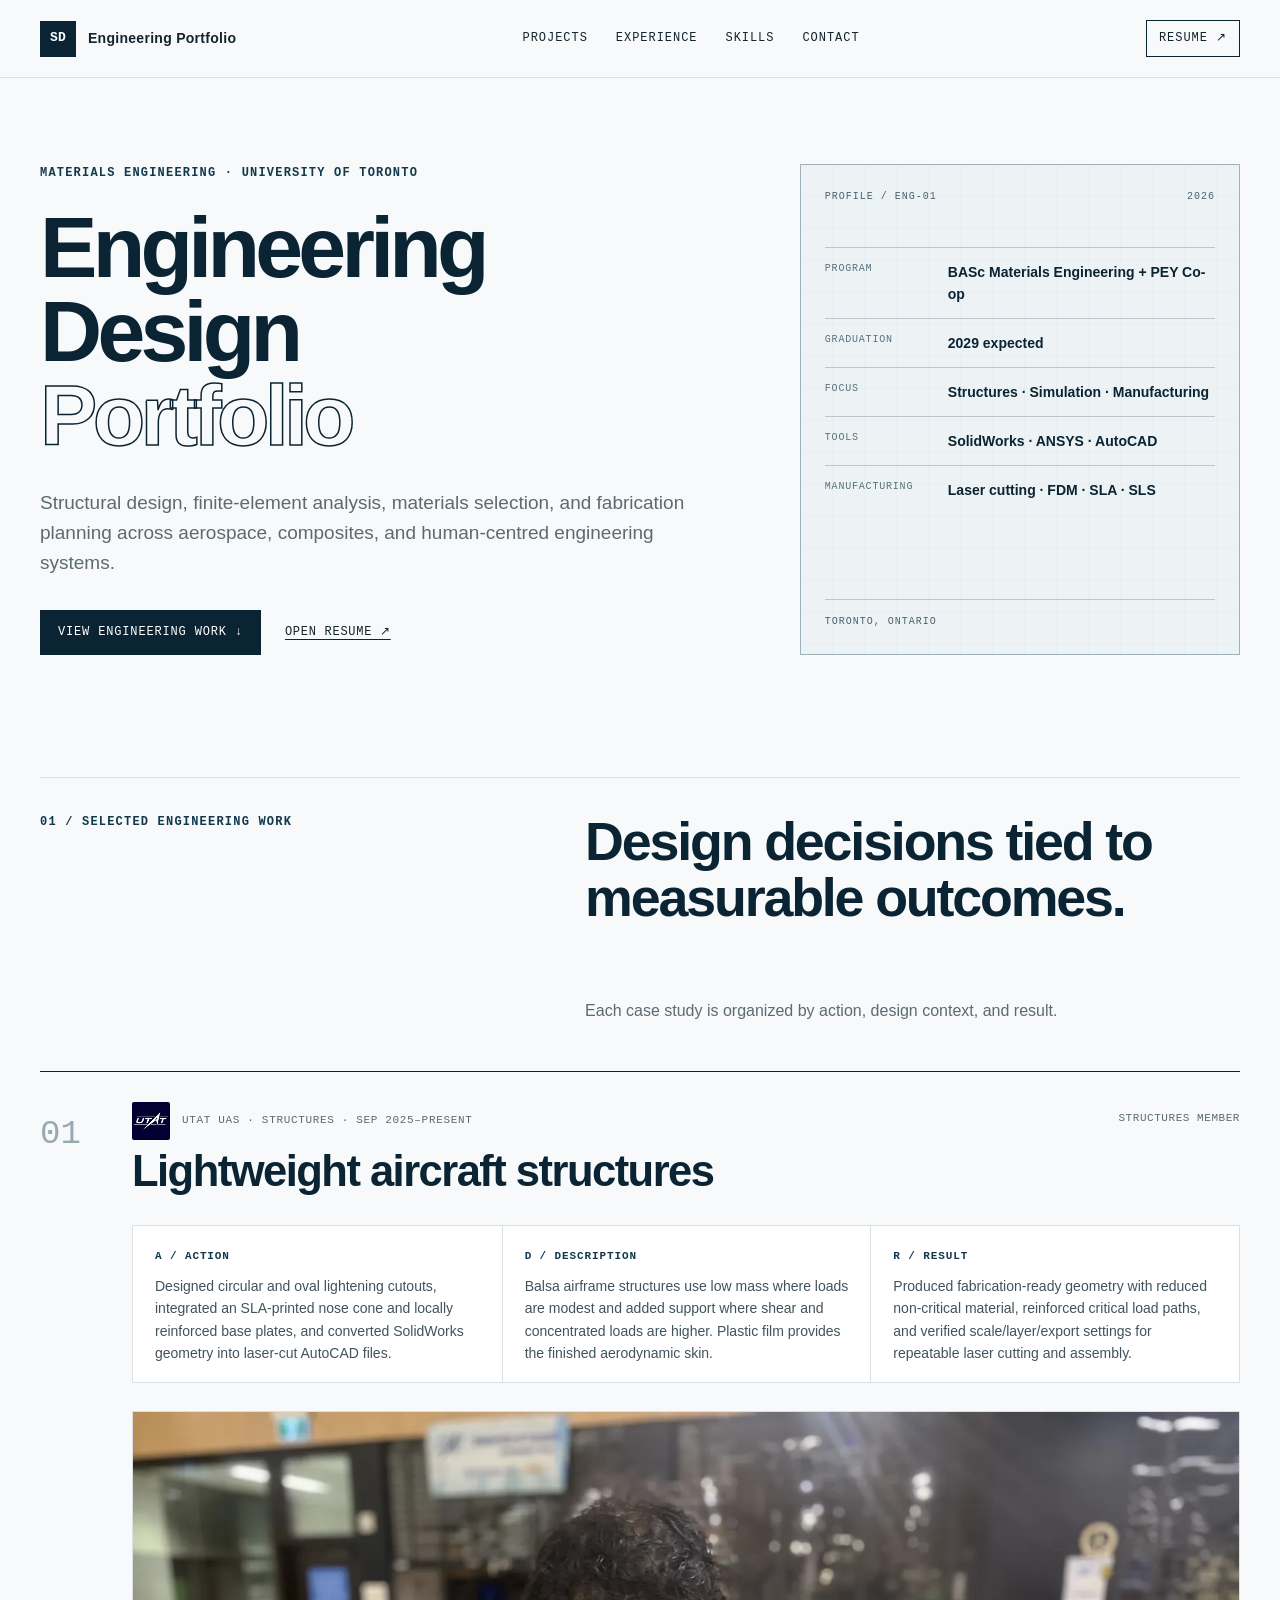
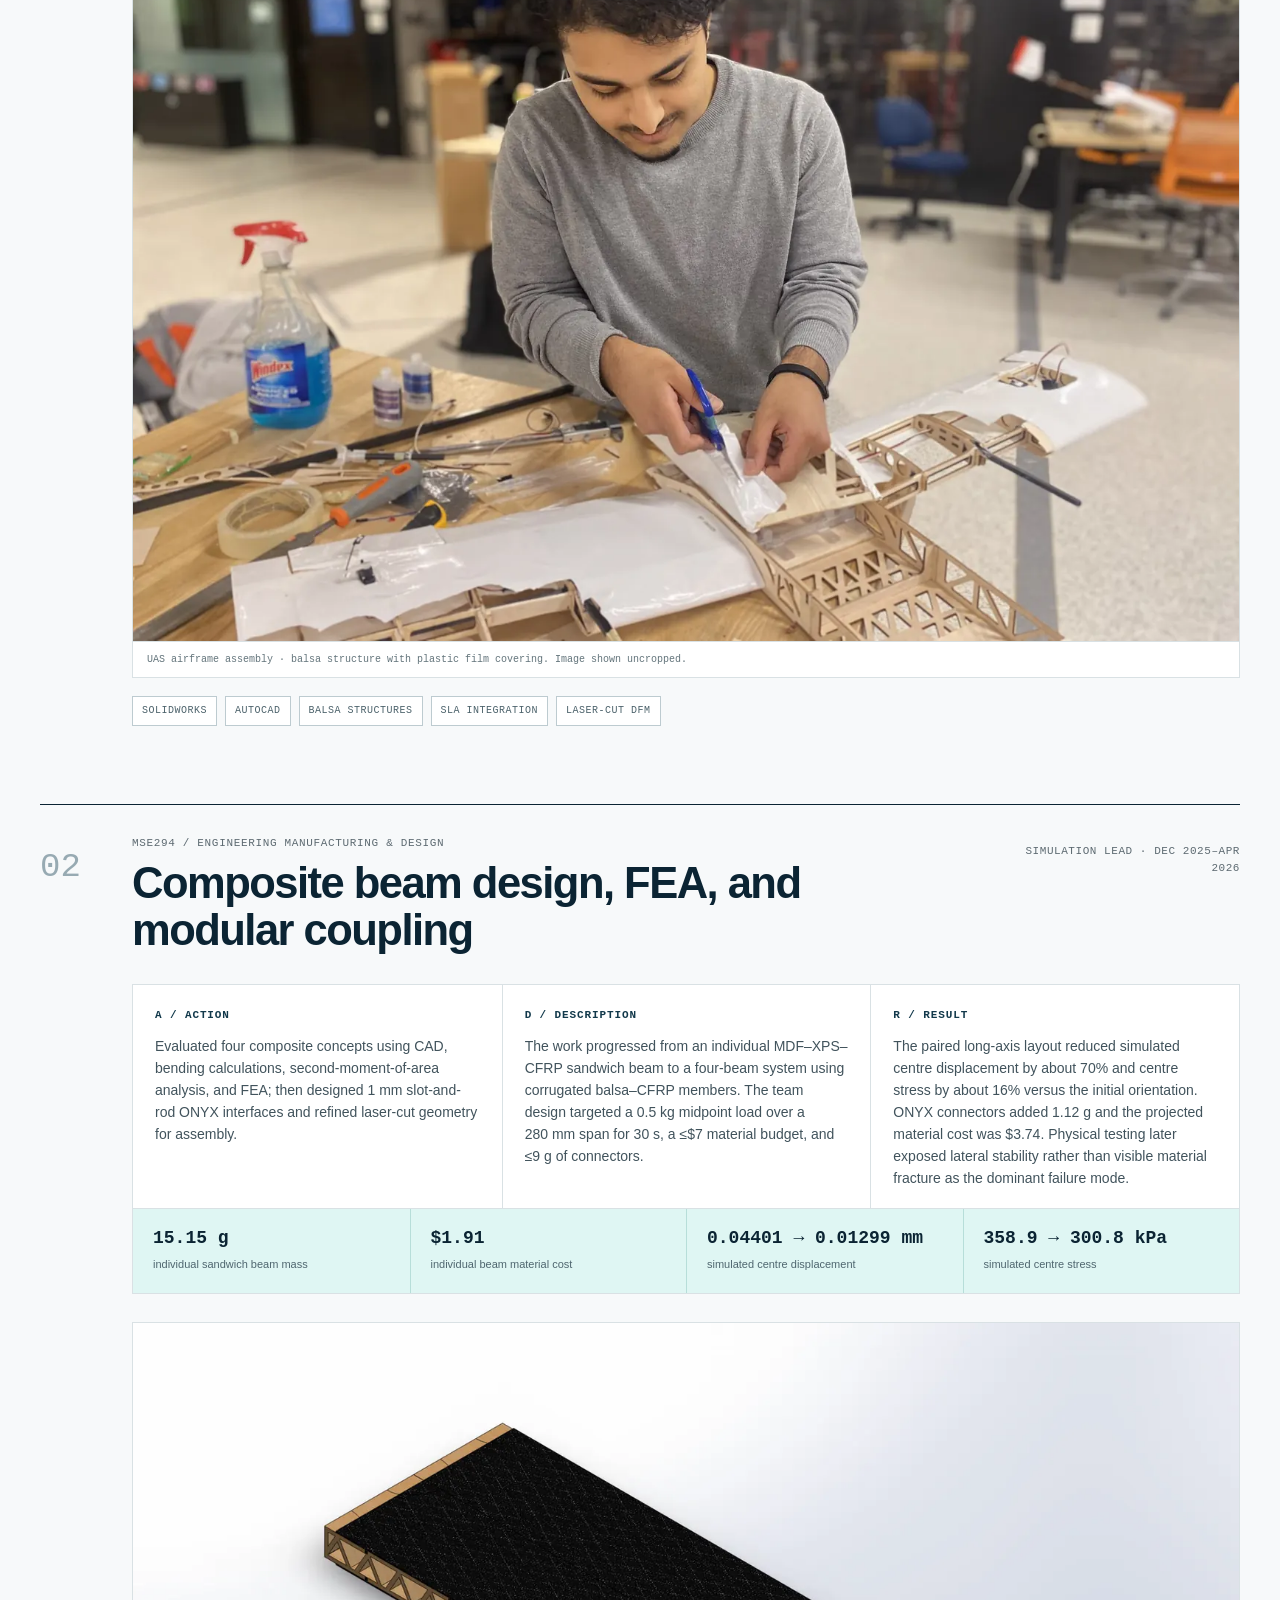
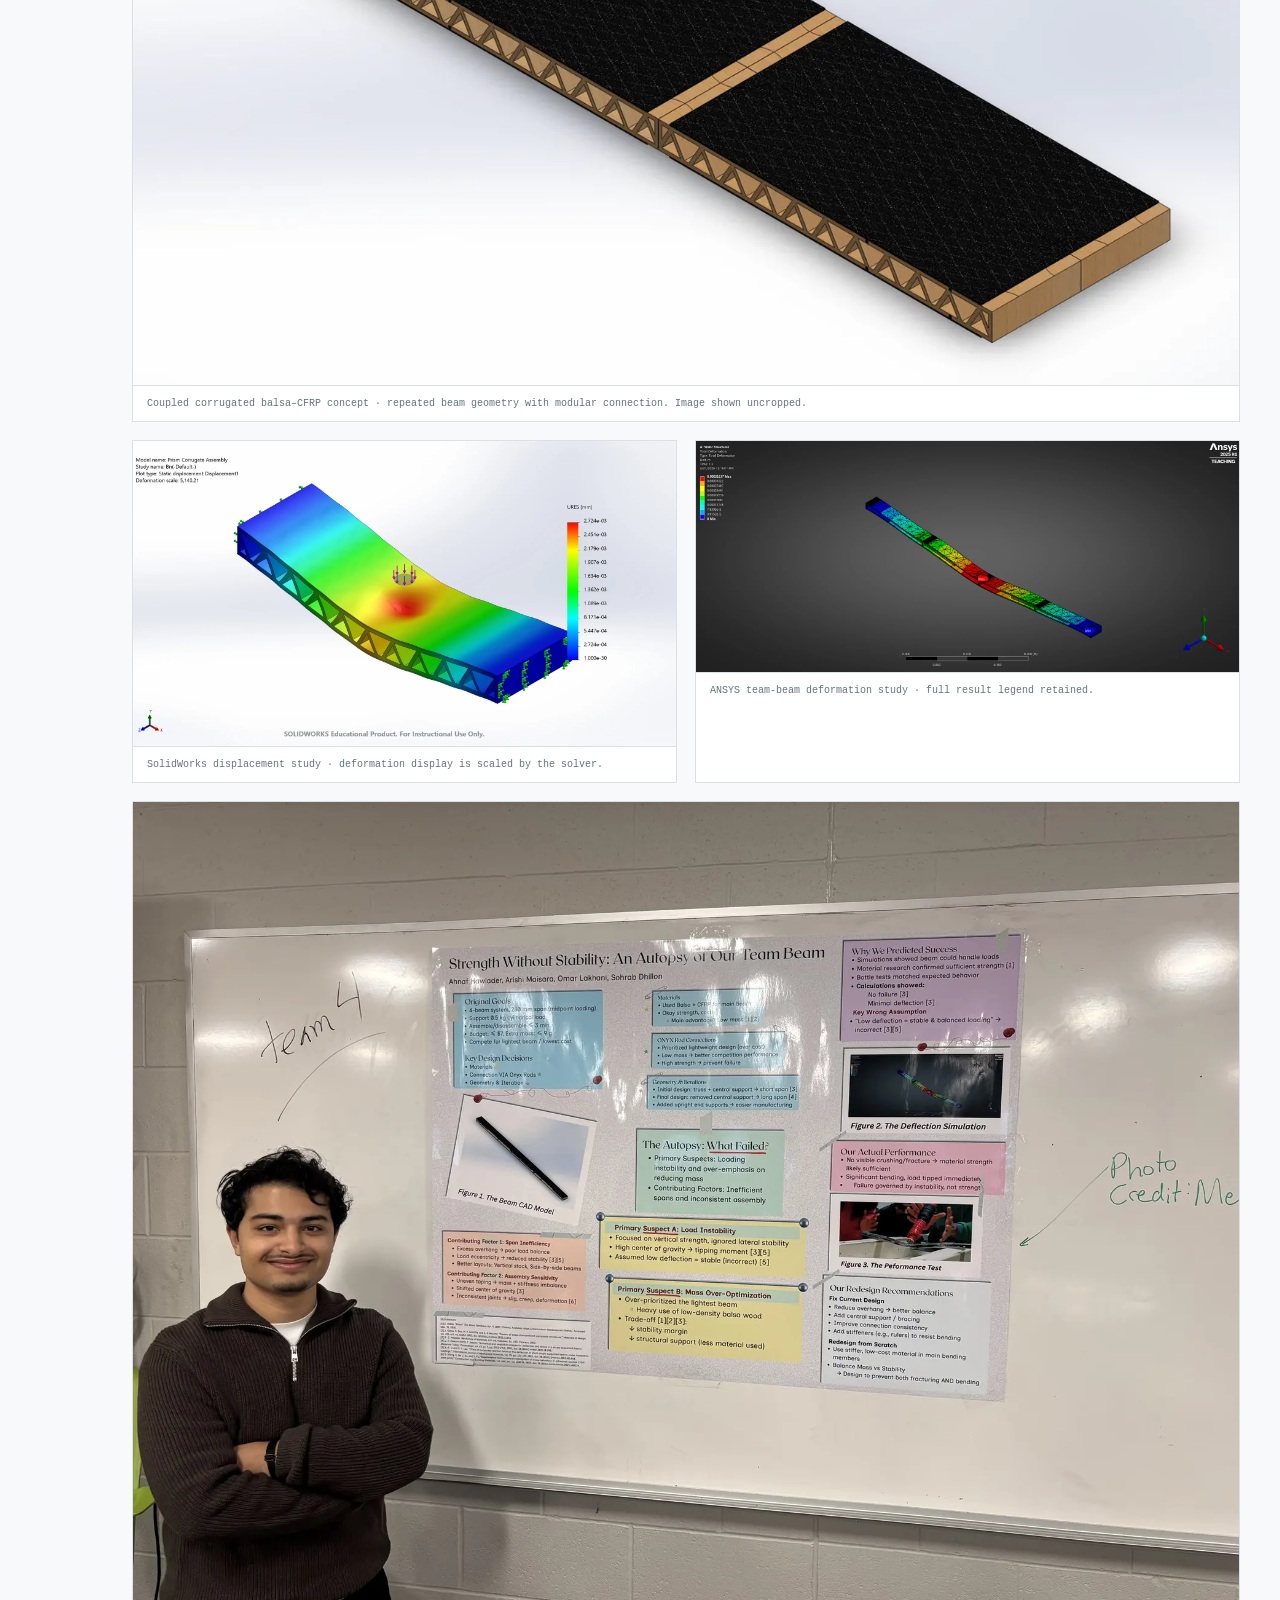
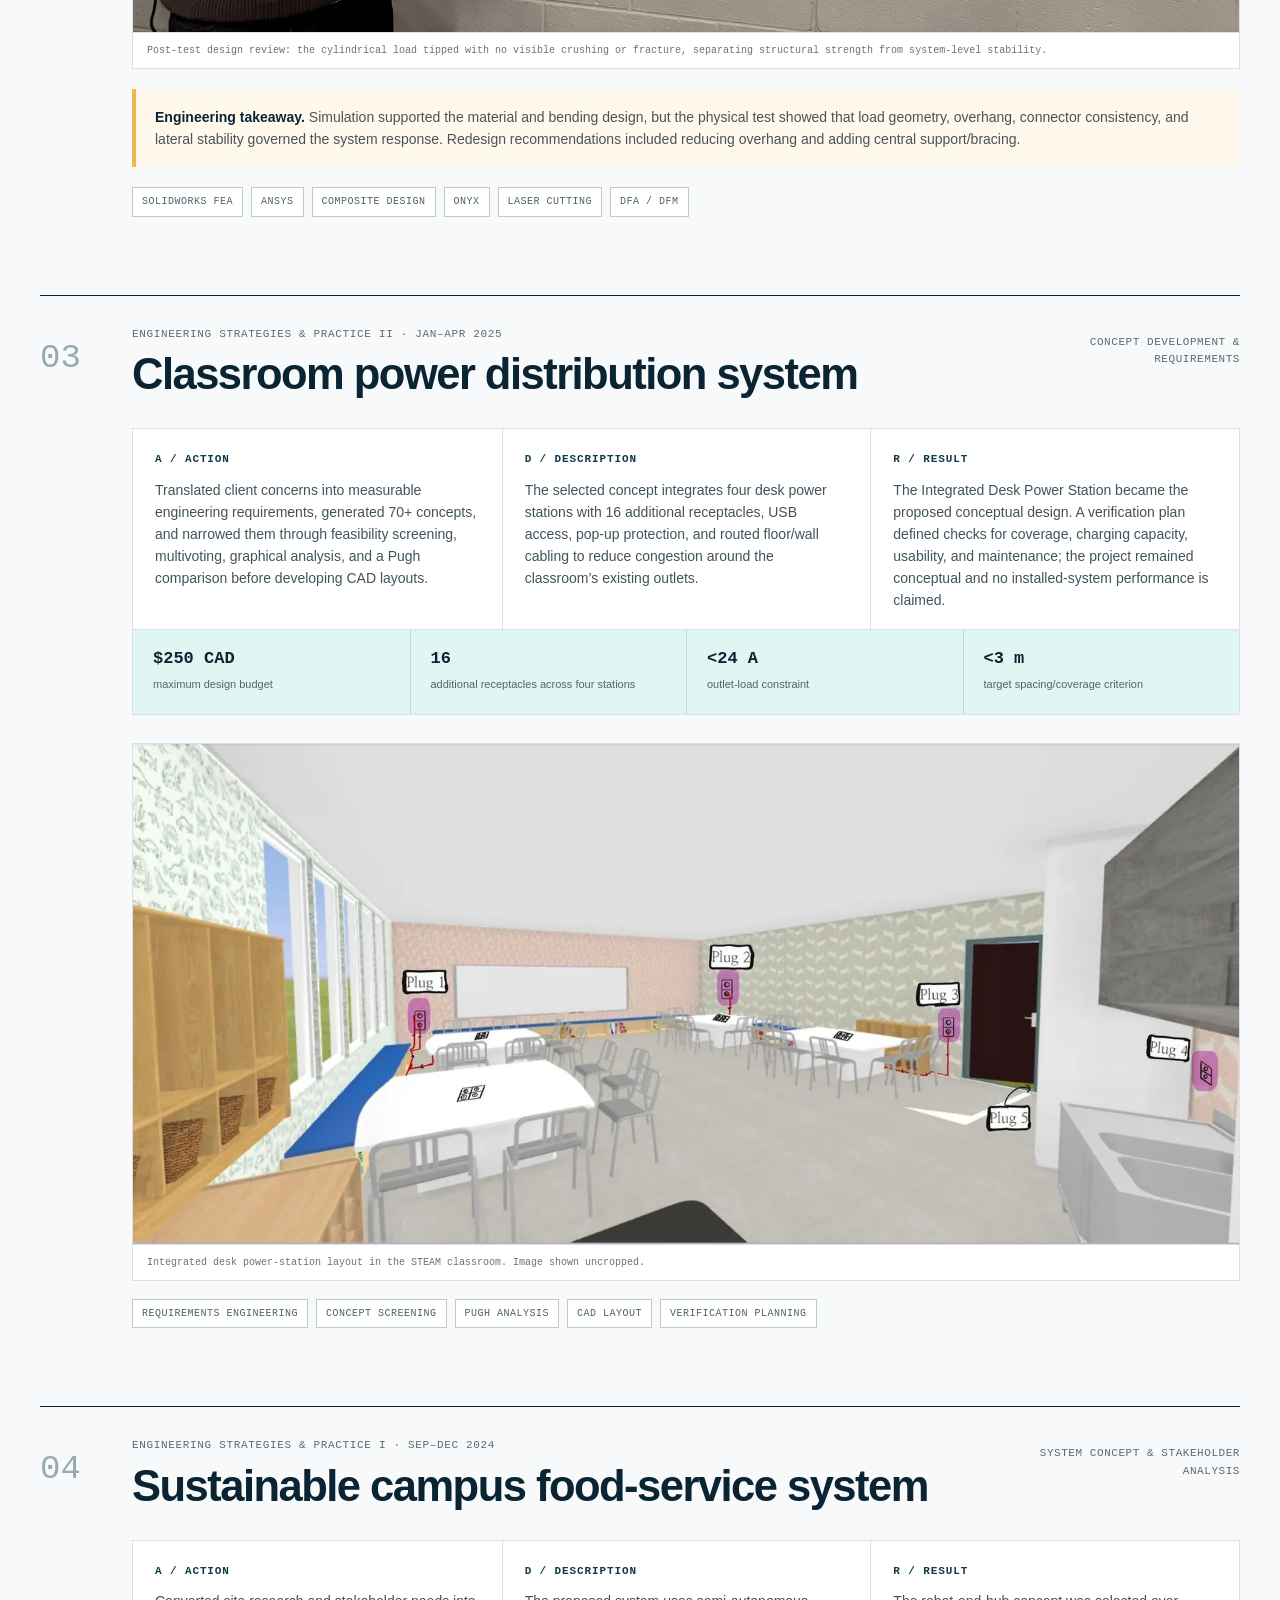
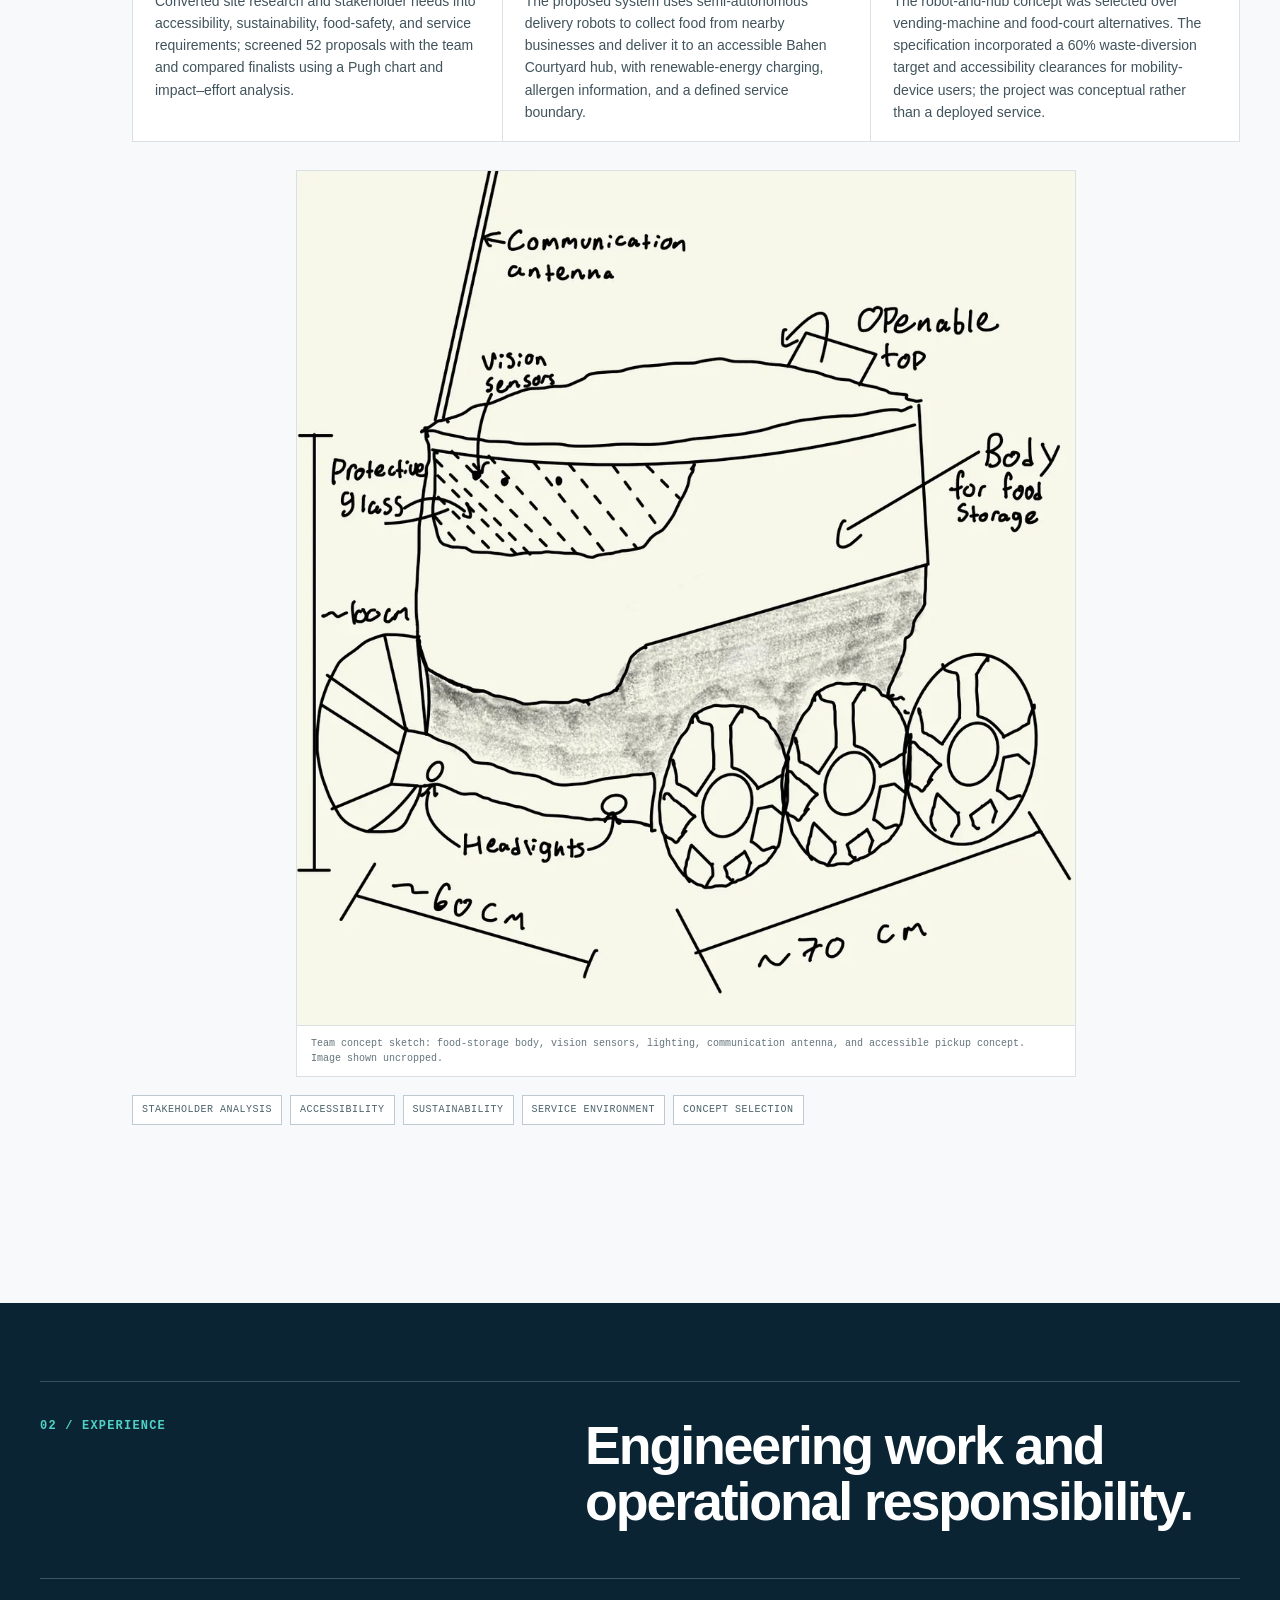
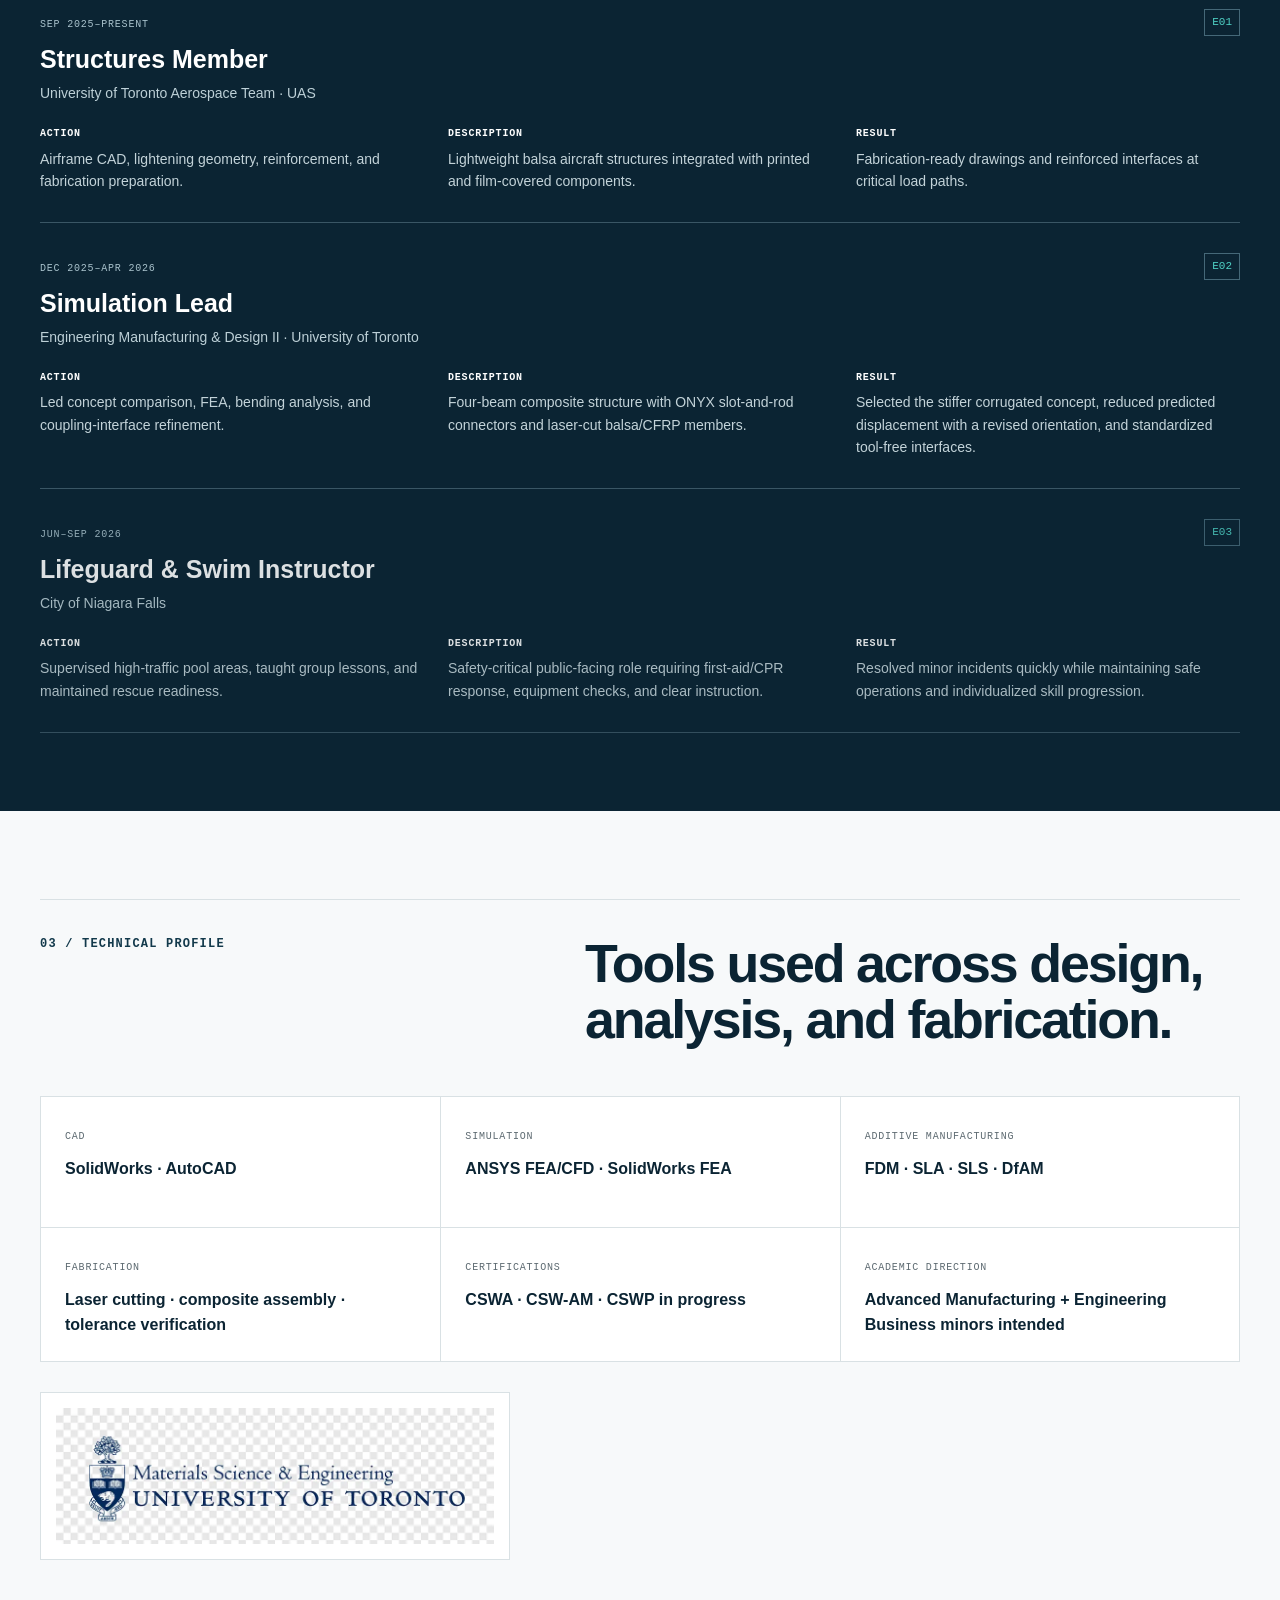
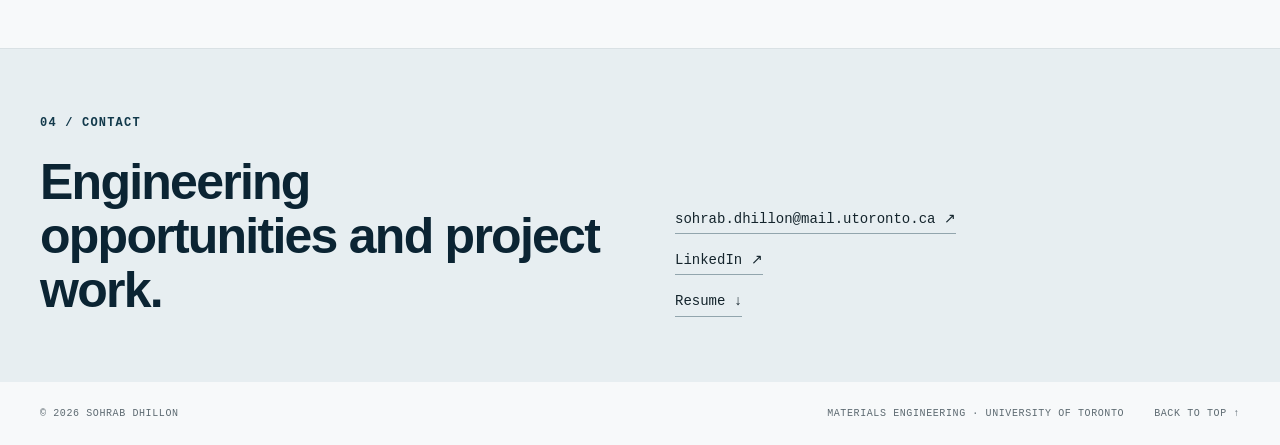
==== commit 4e9b53ca: "Update engineering portfolio with project reports, images, and ADR case studies" ====
--- a/index.html
+++ b/index.html
@@ -3,151 +3,233 @@
 <head>
   <meta charset="utf-8">
   <meta name="viewport" content="width=device-width, initial-scale=1">
-  <title>Sohrab Dhillon — Engineering Portfolio</title>
-  <meta name="description" content="Sohrab Dhillon — University of Toronto Materials Engineering student working in structural design, simulation, composites, and manufacturing.">
-  <meta name="theme-color" content="#102d34">
-  <link rel="icon" href="data:image/svg+xml,%3Csvg xmlns='http://www.w3.org/2000/svg' viewBox='0 0 64 64'%3E%3Crect width='64' height='64' rx='12' fill='%23102d34'/%3E%3Ctext x='32' y='41' text-anchor='middle' font-family='Arial' font-weight='bold' font-size='28' fill='%23c4ec65'%3ESD%3C/text%3E%3C/svg%3E">
-  <style>
-:root{--ink:#102d34;--ink2:#173e47;--muted:#52656b;--line:#d9e0e2;--paper:#fff;--soft:#f1f5f5;--accent:#c4ec65;--accent-dark:#5c7c18;--navy:#05052d}*{box-sizing:border-box}html{scroll-behavior:smooth;scroll-padding-top:110px}body{margin:0;background:var(--paper);color:var(--ink);font:16px/1.65 Arial,Helvetica,sans-serif;-webkit-font-smoothing:antialiased}img{max-width:100%}a{color:inherit;text-underline-offset:5px}a:focus-visible,summary:focus-visible{outline:3px solid var(--accent-dark);outline-offset:5px}.wrap{width:min(1200px,calc(100% - 96px));margin:auto}.site-header{min-height:92px;padding:20px 48px;border-bottom:1px solid var(--line);display:flex;gap:30px;align-items:center;justify-content:space-between;background:rgba(255,255,255,.96);backdrop-filter:blur(10px);position:sticky;top:0;z-index:20}.brand{display:flex;gap:15px;align-items:center;text-decoration:none}.brand strong{font-size:24px}.brand span{font-size:15px;font-weight:600;border-left:1px solid var(--line);padding-left:15px}nav{display:flex;gap:32px}nav a,.resume-link{font-size:14px;text-decoration:none;font-weight:600}nav a:hover{text-decoration:underline}.resume-link{border:1px solid var(--ink);padding:8px 18px;border-radius:4px;white-space:nowrap}.resume-link:hover{background:var(--ink);color:white}.hero{display:grid;grid-template-columns:1.12fr .88fr;gap:68px;padding-top:76px;padding-bottom:82px;align-items:center}.eyebrow{text-transform:uppercase;letter-spacing:.13em;font-size:12px;font-weight:700;margin:0 0 24px}h1,h2,h3,h4,p{margin-top:0}h1{font-size:clamp(42px,5vw,68px);line-height:1.06;letter-spacing:-.058em;margin-bottom:28px;font-weight:600}h1 em{font-family:Georgia,serif;font-weight:400;letter-spacing:-.045em}h2{font-size:clamp(31px,3.1vw,44px);line-height:1.14;letter-spacing:-.04em;font-weight:500;margin-bottom:28px}h3{font-size:25px;line-height:1.25;letter-spacing:-.025em;font-weight:600;margin-bottom:16px}h4{font-size:16px;margin-bottom:8px}.intro{font-size:18px;color:var(--muted);max-width:620px;margin-bottom:30px}.hero-actions{display:flex;gap:24px;align-items:center;flex-wrap:wrap}.button{display:inline-flex;align-items:center;gap:34px;padding:13px 20px;background:var(--ink);color:white;border-radius:4px;font-size:14px;font-weight:600;text-decoration:none}.button:hover{background:var(--ink2)}.text-link{font-size:14px;font-weight:600}.hero-foot{display:flex;gap:24px;margin-top:42px;font-size:12px;letter-spacing:.025em;color:var(--muted)}.hero-media{margin:0;position:relative;overflow:hidden;border-radius:5px;background:var(--soft);min-height:480px}.hero-media img{width:100%;height:100%;min-height:480px;display:block;object-fit:cover;object-position:center}.hero-media:after{content:"";position:absolute;inset:0;background:linear-gradient(180deg,transparent 55%,rgba(5,20,25,.58));pointer-events:none}.hero-media figcaption{position:absolute;z-index:2;bottom:0;left:0;right:0;color:white;padding:22px 24px;display:flex;justify-content:space-between;gap:20px;font-size:12px}.hero-media figcaption span:first-child{font-weight:700}.work{padding:50px 0 105px;border-top:1px solid var(--line)}.section-head{display:flex;justify-content:space-between;gap:45px;align-items:end;margin-bottom:34px}.section-head h2{margin:0}.section-head>p{font-size:14px;max-width:310px;color:var(--muted);margin-bottom:3px}.project{border:1px solid var(--line);border-radius:5px;overflow:hidden;align-self:start;background:white}.featured{display:grid;grid-template-columns:1.08fr .92fr;margin-bottom:30px}.project-media{position:relative;min-height:440px;background:var(--navy);overflow:hidden}.project-photo{width:100%;height:100%;min-height:440px;display:block;object-fit:cover}.project-media:after{content:"";position:absolute;inset:0;background:linear-gradient(180deg,rgba(5,5,45,.15),rgba(5,5,45,.38));pointer-events:none}.project-logo{position:absolute;z-index:2;width:86px;height:86px;object-fit:contain;right:22px;bottom:22px;border-radius:4px}.utat-logo{background:var(--navy)}.frame-index{position:absolute;z-index:3;top:22px;left:24px;font-size:11px;letter-spacing:.13em;font-weight:700;color:white;text-shadow:0 1px 10px rgba(0,0,0,.35)}.project-body{padding:34px}.project-body>.eyebrow{font-size:11px;margin-bottom:16px}.project-body>p:not(.eyebrow){color:var(--muted);margin-bottom:24px}.tags{display:flex;flex-wrap:wrap;gap:8px;margin-bottom:25px}.tags span{font-size:12px;padding:4px 9px;border:1px solid var(--line);border-radius:3px;background:#fff}details{border-top:1px solid var(--line)}summary{cursor:pointer;list-style:none;font-size:14px;font-weight:600;padding:18px 0 0;display:flex;justify-content:space-between;gap:15px}summary::-webkit-details-marker{display:none}summary span{font-size:20px;line-height:1}details[open] summary span{transform:rotate(45deg)}.detail{padding-top:23px;font-size:15px;color:var(--muted)}.detail h4{color:var(--ink)}.detail ul{padding-left:20px}.detail li{margin-bottom:10px}.note{font-size:13px;border-left:2px solid #9aaaad;padding-left:14px}.beam-feature{display:grid;grid-template-columns:.88fr 1.12fr;margin-bottom:30px}.beam-feature>.project-body{padding:42px}.metric-row{display:grid;grid-template-columns:repeat(4,1fr);border-top:1px solid var(--line);border-bottom:1px solid var(--line);margin:5px 0 25px}.metric-row div{padding:17px 12px 17px 0}.metric-row div+div{border-left:1px solid var(--line);padding-left:15px}.metric-row strong{display:block;font-size:20px;letter-spacing:-.03em}.metric-row span{display:block;font-size:11px;color:var(--muted);line-height:1.35;margin-top:2px}.beam-gallery{background:#e9eef0;padding:14px;display:grid;grid-template-columns:1fr 1fr;gap:12px}.beam-gallery figure{margin:0;position:relative;background:white;overflow:hidden;min-height:210px}.beam-gallery .gallery-wide{grid-column:1/-1;min-height:290px}.beam-gallery img{width:100%;height:100%;min-height:210px;display:block;object-fit:cover}.beam-gallery .gallery-wide img{min-height:290px;object-fit:cover}.beam-gallery figcaption{position:absolute;bottom:0;left:0;background:rgba(16,45,52,.92);color:white;padding:8px 10px;font-size:11px}.project-grid{display:grid;grid-template-columns:repeat(2,1fr);gap:30px}.compact-project{display:grid;grid-template-rows:auto 1fr}.project-visual{min-height:235px}.stat-visual{position:relative;padding:58px 30px 26px;display:flex;flex-direction:column;justify-content:flex-end;overflow:hidden}.stat-visual:before{content:"";position:absolute;inset:0;background-image:linear-gradient(#102d3408 1px,transparent 1px),linear-gradient(90deg,#102d3408 1px,transparent 1px);background-size:28px 28px}.stat-visual>*{position:relative;z-index:1}.stat-visual .frame-index{color:var(--ink);text-shadow:none}.stat-visual strong{font-family:Georgia,serif;font-size:74px;line-height:.9;font-weight:400;letter-spacing:-.06em}.stat-visual>span:not(.frame-index){font-size:14px;font-weight:700;margin-top:10px}.stat-visual small{color:var(--muted);margin-top:6px}.power-visual{background:#e8edf4}.campus-visual{background:#e5eee6}.about-band{background:var(--ink);color:white;padding:88px 0}.about-grid{display:grid;grid-template-columns:1.1fr .9fr;gap:105px}.about-grid .eyebrow{color:var(--accent)}.about-grid>div>p:not(.eyebrow){color:#c9d5d8}.mse-mark{display:block;max-width:520px;width:100%;background:white;padding:12px 14px;border-radius:3px;margin:28px 0 26px}.education{border-top:1px solid #426069;padding-top:25px;margin:30px 0 0}.education span{font-size:13px;color:#adbec3}.skills>div{border-bottom:1px solid #426069;padding:0 0 22px;margin-bottom:24px}.skills>div:last-child{border:0;margin-bottom:0;padding-bottom:0}.skills h3{font-size:17px;margin-bottom:8px}.skills p{font-size:15px;color:#c9d5d8;margin-bottom:0}.skills span{font-size:13px;color:#adbec3}.experience{padding:92px 0}.experience h2{margin-bottom:45px}.experience-row{display:grid;grid-template-columns:230px 1fr;gap:45px;padding:30px 0;border-top:1px solid var(--line)}.date{font-size:14px;color:var(--muted)}.experience-row h3{font-size:22px;margin-bottom:5px}.org{font-size:14px;color:var(--muted);margin-bottom:15px}.experience-row p:last-child{margin:0;color:var(--muted)}.contact{padding:72px 0;background:var(--soft);border-top:1px solid var(--line)}.contact-grid{display:grid;grid-template-columns:1.1fr .9fr;gap:80px;align-items:end}.contact h2{font-size:clamp(34px,4vw,50px);margin-bottom:0}.contact-email{font-size:clamp(16px,2vw,25px);overflow-wrap:anywhere;text-decoration:none;border-bottom:1px solid #9cadb1}.contact-links{display:flex;gap:30px;margin-top:30px;font-size:14px}footer{display:flex;justify-content:space-between;padding-top:26px;padding-bottom:26px;font-size:12px;color:var(--muted)}.skip{position:absolute;top:-100px;left:15px;background:white;padding:10px;z-index:30}.skip:focus{top:15px}@media(max-width:1050px){.site-header{padding:20px 32px}.wrap{width:calc(100% - 64px)}.brand span{display:none}.hero{gap:35px}.project-body{padding:28px}.beam-feature>.project-body{padding:30px}.metric-row{grid-template-columns:repeat(2,1fr)}.metric-row div:nth-child(3){border-left:0}.metric-row div:nth-child(n+3){border-top:1px solid var(--line)}.about-grid{gap:55px}.contact-grid{gap:45px}}@media(max-width:760px){html{scroll-padding-top:130px}.site-header{padding:14px 22px;gap:14px;flex-wrap:wrap;min-height:80px}.brand strong{font-size:22px}nav{order:3;width:100%;justify-content:space-between;gap:12px;padding-top:6px}nav a{font-size:13px}.resume-link{font-size:12px;padding:6px 11px}.wrap{width:calc(100% - 44px)}.hero{padding-top:42px;padding-bottom:48px;grid-template-columns:1fr;gap:35px}h1{font-size:44px}.intro{font-size:17px}.eyebrow{font-size:11px}.hero-media,.hero-media img{min-height:330px}.hero-media figcaption{flex-direction:column;gap:2px}.hero-foot{flex-direction:row;justify-content:space-between;font-size:11px;margin-top:30px}.section-head{display:block}.section-head>p{margin-top:20px;max-width:none}.featured,.beam-feature,.project-grid{grid-template-columns:1fr}.project-media,.project-photo{min-height:300px}.beam-feature>.project-body{order:2}.beam-gallery{order:1}.beam-gallery .gallery-wide{min-height:230px}.beam-gallery .gallery-wide img{min-height:230px}.beam-gallery figure,.beam-gallery img{min-height:165px}.project-body{padding:25px}.work{padding-bottom:58px}.about-band{padding:58px 0}.about-grid,.contact-grid{grid-template-columns:1fr;gap:42px}.experience{padding:58px 0}.experience-row{grid-template-columns:1fr;gap:5px}.date{margin-bottom:8px}.contact{padding:50px 0}.contact-links{gap:25px;flex-wrap:wrap}}@media(max-width:480px){.hero-foot{flex-direction:column;gap:3px}.metric-row{grid-template-columns:1fr 1fr}.beam-gallery{grid-template-columns:1fr}.beam-gallery .gallery-wide{grid-column:auto}.stat-visual strong{font-size:64px}}@media(prefers-reduced-motion:reduce){html{scroll-behavior:auto}}
-
-</style>
+  <title>Sohrab Dhillon | Engineering Design Portfolio</title>
+  <meta name="description" content="Engineering portfolio of Sohrab Dhillon, a University of Toronto Materials Engineering student working in structures, simulation, materials selection, and manufacturing.">
+  <meta name="theme-color" content="#0b2433">
+  <link rel="icon" href="data:image/svg+xml,%3Csvg xmlns='http://www.w3.org/2000/svg' viewBox='0 0 64 64'%3E%3Crect width='64' height='64' rx='8' fill='%230b2433'/%3E%3Cpath d='M10 46h44M10 18h44M19 10v44M45 10v44' stroke='%234fd1c5' stroke-width='2' opacity='.55'/%3E%3Ctext x='32' y='39' text-anchor='middle' font-family='Arial' font-weight='700' font-size='24' fill='white'%3ESD%3C/text%3E%3C/svg%3E">
+  <link rel="stylesheet" href="styles.css">
 </head>
 <body>
 <a class="skip" href="#main">Skip to content</a>
 <header class="site-header">
-  <a class="brand" href="#top" aria-label="Sohrab Dhillon home"><strong>SD</strong><span>Sohrab Dhillon</span></a>
+  <a class="brand" href="#top" aria-label="Sohrab Dhillon home"><span class="brand-mark">SD</span><span>Engineering Portfolio</span></a>
   <nav aria-label="Main navigation">
-    <a href="#work">Work</a>
-    <a href="#about">About</a>
+    <a href="#projects">Projects</a>
     <a href="#experience">Experience</a>
+    <a href="#skills">Skills</a>
     <a href="#contact">Contact</a>
   </nav>
-  <a class="resume-link" href="resume.html" target="_blank" rel="noopener">Resume ↗</a>
+  <a class="resume-link" href="assets/Resume_Sep26.pdf" target="_blank" rel="noopener">Resume ↗</a>
 </header>
 
 <main id="main">
-<section class="hero wrap" id="top" aria-labelledby="intro">
-  <div class="hero-copy">
-    <p class="eyebrow">Materials Engineering · University of Toronto</p>
-    <h1 id="intro">Engineering through<br><em>materials, analysis & build.</em></h1>
-    <p class="intro">I’m Sohrab, a Materials Engineering student working across structural design, finite element analysis, additive manufacturing, and fabrication—currently focused on lightweight aerospace structures.</p>
-    <div class="hero-actions">
-      <a class="button" href="#work">Explore selected work <span aria-hidden="true">↓</span></a>
-      <a class="text-link" href="resume.html" download>Download résumé</a>
-    </div>
-    <div class="hero-foot"><span>Toronto, Ontario</span><span>BASc + PEY Co-op · 2029</span></div>
-  </div>
-  <figure class="hero-media">
-    <img src="[data-uri]" alt="Assembling a balsa UAS airframe with film covering in a University of Toronto workshop">
-    <figcaption><span>UAS structures assembly</span><span>University of Toronto Aerospace Team</span></figcaption>
-  </figure>
-</section>
-
-<section class="work wrap" id="work">
-  <div class="section-head">
-    <div><p class="eyebrow">01 / Selected work</p><h2>Analysis connected to fabrication.</h2></div>
-    <p>Projects emphasize structural behavior, material choice, manufacturability, and measurable design constraints.</p>
-  </div>
-
-  <article class="featured project">
-    <div class="project-media uas-media">
-      <img class="project-photo" src="[data-uri]" alt="Balsa aircraft fuselage and wing structure during assembly" loading="lazy">
-      <img class="project-logo utat-logo" src="[data-uri]" alt="University of Toronto Aerospace Team logo" loading="lazy">
-      <span class="frame-index">01 / AIRCRAFT STRUCTURES</span>
-    </div>
-    <div class="project-body">
-      <p class="eyebrow">UTAT UAS · Sep 2025–Present</p>
-      <h3>Lightweight aircraft structures</h3>
-      <p>Airframe design and integration for the University of Toronto Aerospace Team’s UAS structures subteam, balancing mass, aerodynamic form, local reinforcement, and fabrication constraints.</p>
-      <div class="tags"><span>SolidWorks</span><span>AutoCAD</span><span>Balsa structures</span><span>SLA</span></div>
-      <details>
-        <summary>Technical contribution <span aria-hidden="true">+</span></summary>
-        <div class="detail">
-          <ul>
-            <li>Designed circular and oval lightening cutouts in SolidWorks to reduce balsa airframe mass while limiting stress concentrations.</li>
-            <li>Integrated balsa airframe structures, an SLA-printed nose cone, and locally reinforced base plates in regions with high shear and concentrated loads.</li>
-            <li>Prepared geometry for laser cutting in AutoCAD, checking scale, layer organization, and export formats before fabrication.</li>
-          </ul>
-          <p class="note">The assembly image is from the supplied UTAT project documentation.</p>
-        </div>
-      </details>
-    </div>
-  </article>
-
-  <article class="project beam-feature">
-    <div class="project-body">
-      <p class="eyebrow">Engineering Manufacturing & Design · Sep 2025–Apr 2026</p>
-      <h3>Corrugated balsa–CFRP composite beam</h3>
-      <p>Concept selection, structural simulation, coupling design, and manufacturing refinement for a lightweight modular beam system.</p>
-      <div class="metric-row" aria-label="Project metrics">
-        <div><strong>4</strong><span>beam concepts evaluated</span></div>
-        <div><strong>$3.74</strong><span>projected material cost</span></div>
-        <div><strong>$7.00</strong><span>project budget</span></div>
-        <div><strong>0.5 kg</strong><span>midpoint test load</span></div>
-      </div>
-      <div class="tags"><span>SolidWorks FEA</span><span>ANSYS</span><span>CFRP</span><span>ONYX</span><span>DfMA</span></div>
-      <details open>
-        <summary>Design & simulation <span aria-hidden="true">+</span></summary>
-        <div class="detail">
-          <p>Compared stiffness, weight, material properties, and manufacturability across multiple concepts, selecting a corrugated balsa–CFRP design over the XPS alternative based on simulated stiffness and cost.</p>
-          <p>Developed a paired four-beam arrangement with ONYX slot-and-rod connectors. Bending calculations, second-moment-of-area analysis, and FEA were used to refine coupling geometry and reduce predicted displacement and localized strain.</p>
-          <p>Laser-cut geometry and connector interfaces were refined for repeatable alignment and tool-free assembly.</p>
-        </div>
-      </details>
-    </div>
-    <div class="beam-gallery" aria-label="Composite beam project images">
-      <figure class="gallery-wide"><img src="[data-uri]" alt="SolidWorks displacement simulation of the corrugated composite beam" loading="lazy"><figcaption>Corrugated beam displacement study</figcaption></figure>
-      <figure><img src="[data-uri]" alt="ANSYS static structural total-deformation result for the team beam" loading="lazy"><figcaption>ANSYS deformation result</figcaption></figure>
-      <figure><img src="[data-uri]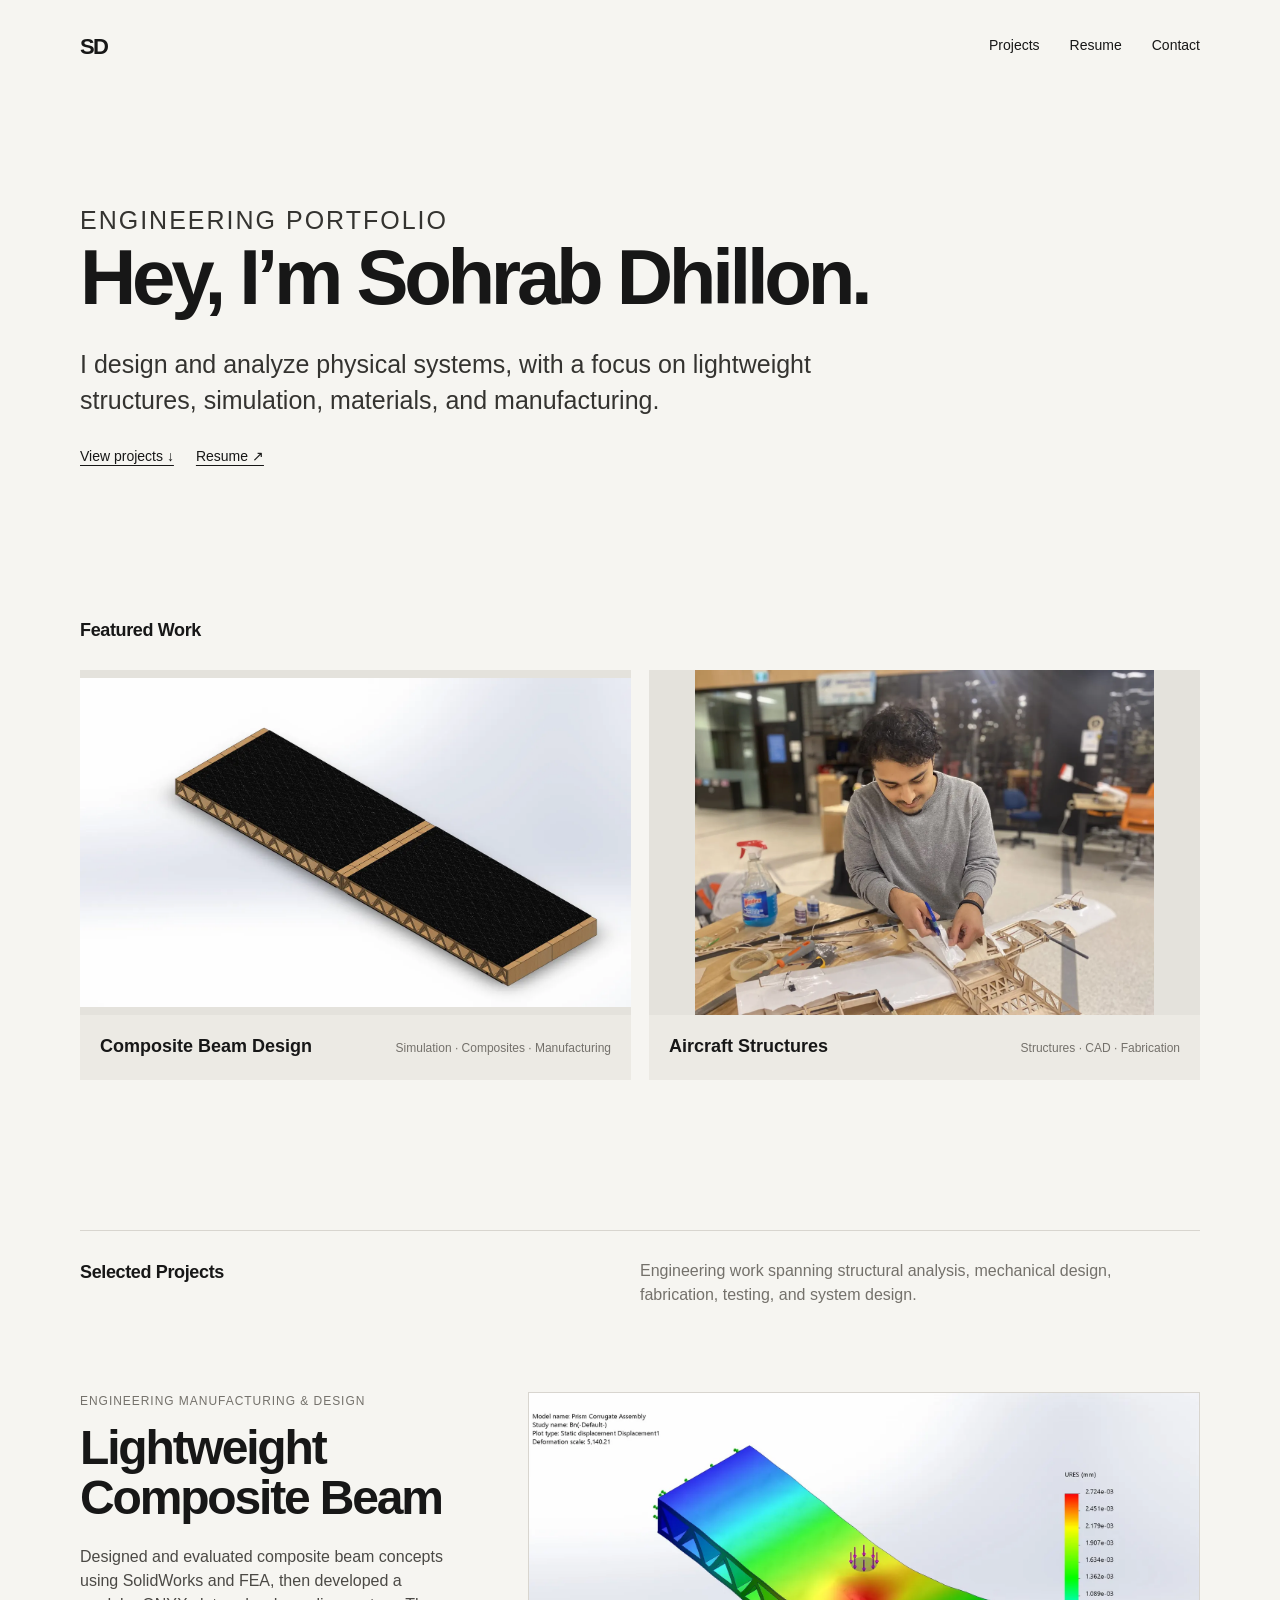
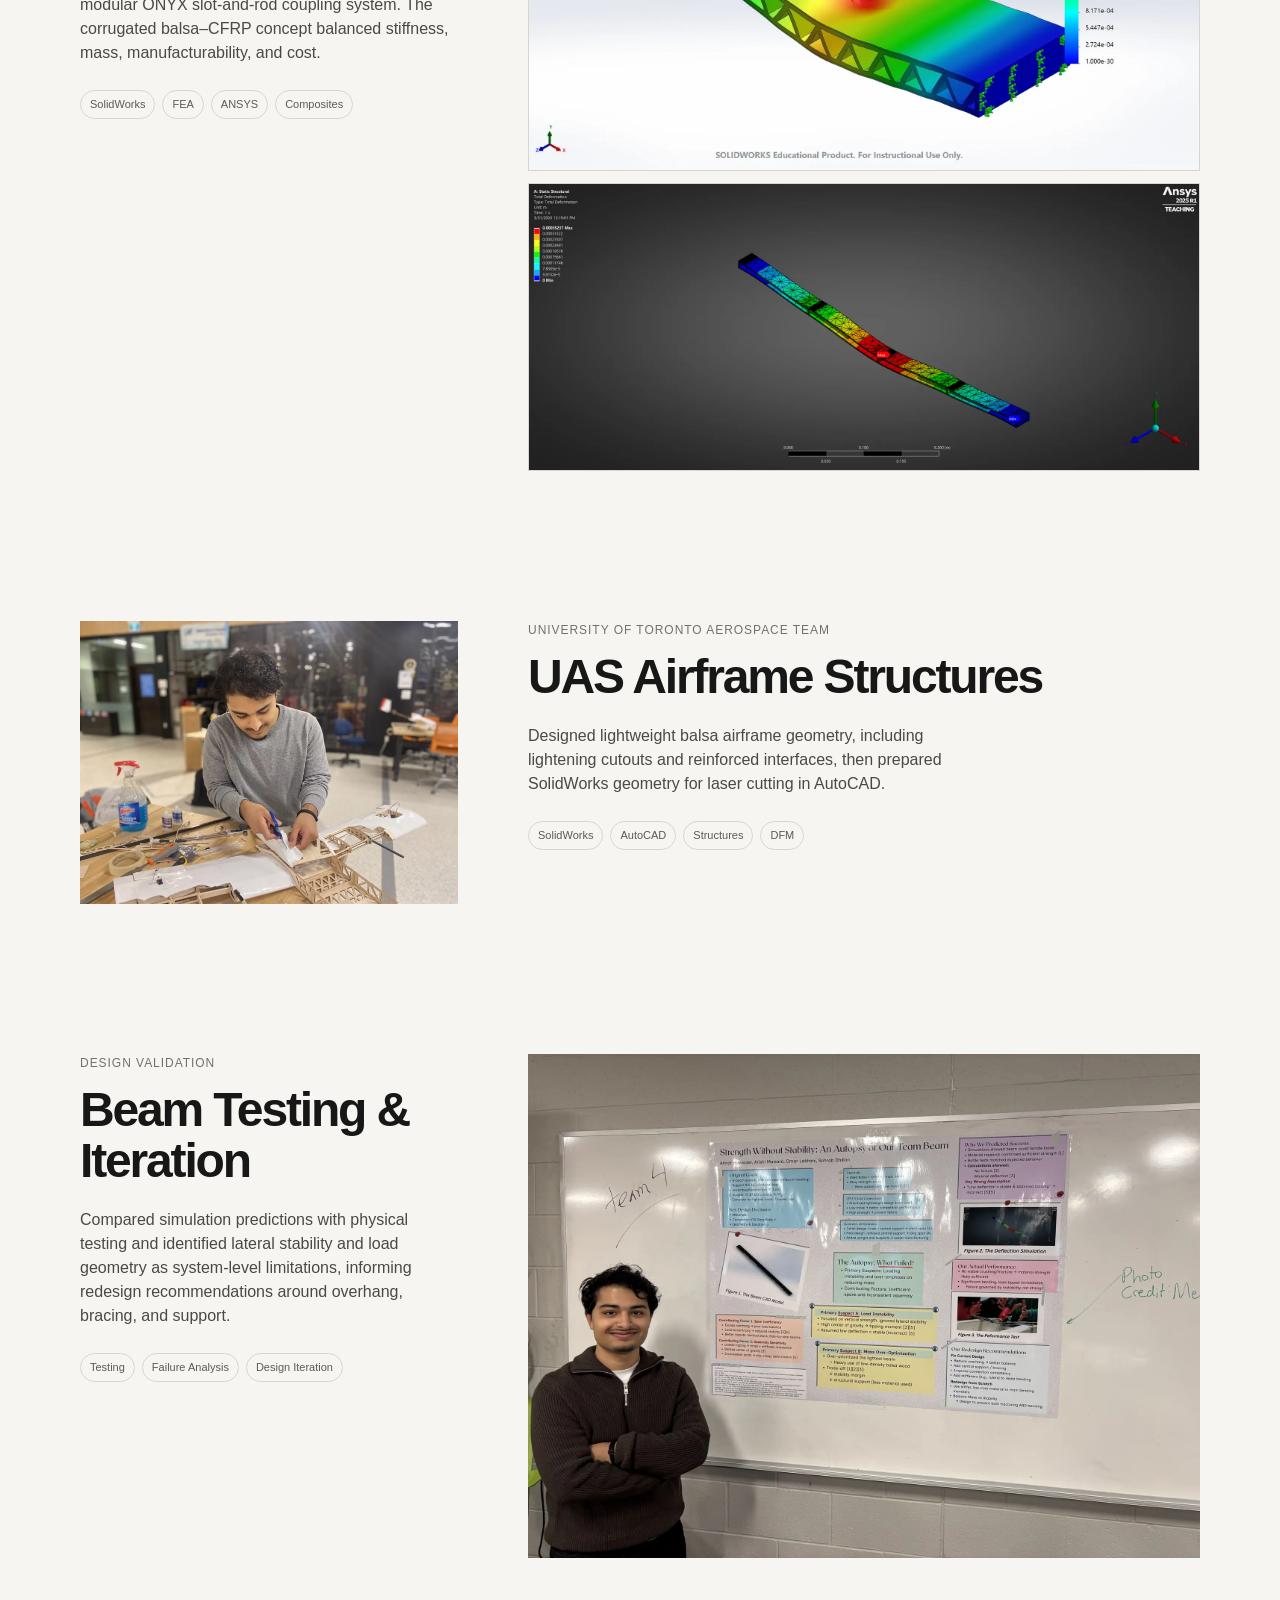
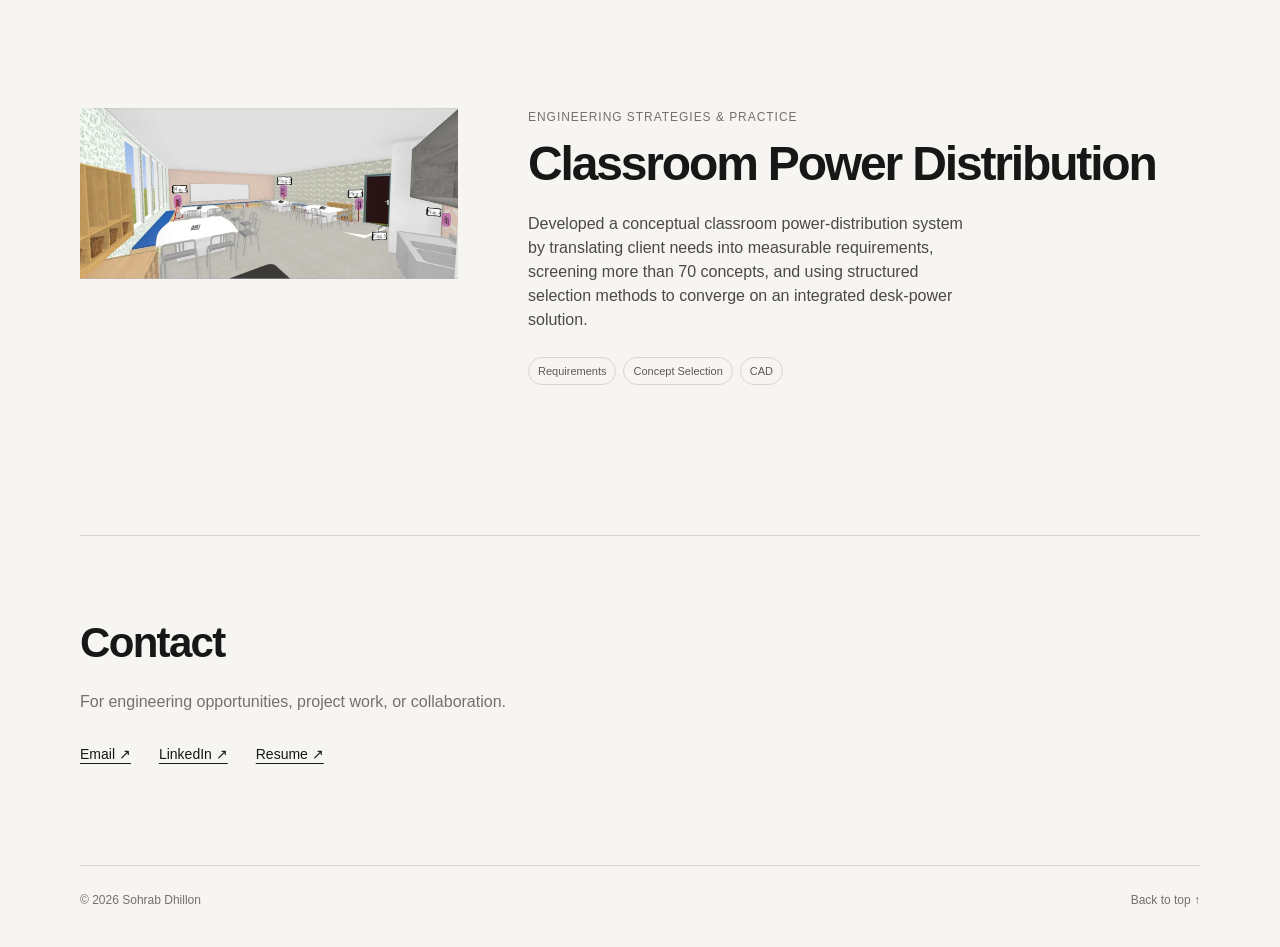
==== commit d587e968: "Fix portfolio layout and project-first homepage" ====
--- a/index.html
+++ b/index.html
@@ -2,234 +2,116 @@
 <html lang="en">
 <head>
   <meta charset="utf-8">
-  <meta name="viewport" content="width=device-width, initial-scale=1">
-  <title>Sohrab Dhillon | Engineering Design Portfolio</title>
-  <meta name="description" content="Engineering portfolio of Sohrab Dhillon, a University of Toronto Materials Engineering student working in structures, simulation, materials selection, and manufacturing.">
-  <meta name="theme-color" content="#0b2433">
-  <link rel="icon" href="data:image/svg+xml,%3Csvg xmlns='http://www.w3.org/2000/svg' viewBox='0 0 64 64'%3E%3Crect width='64' height='64' rx='8' fill='%230b2433'/%3E%3Cpath d='M10 46h44M10 18h44M19 10v44M45 10v44' stroke='%234fd1c5' stroke-width='2' opacity='.55'/%3E%3Ctext x='32' y='39' text-anchor='middle' font-family='Arial' font-weight='700' font-size='24' fill='white'%3ESD%3C/text%3E%3C/svg%3E">
+  <meta name="viewport" content="width=device-width,initial-scale=1">
+  <title>Sohrab Dhillon — Engineering Portfolio</title>
+  <meta name="description" content="Engineering portfolio of Sohrab Dhillon: structures, simulation, materials, and manufacturing.">
   <link rel="stylesheet" href="styles.css">
 </head>
 <body>
-<a class="skip" href="#main">Skip to content</a>
-<header class="site-header">
-  <a class="brand" href="#top" aria-label="Sohrab Dhillon home"><span class="brand-mark">SD</span><span>Engineering Portfolio</span></a>
-  <nav aria-label="Main navigation">
-    <a href="#projects">Projects</a>
-    <a href="#experience">Experience</a>
-    <a href="#skills">Skills</a>
-    <a href="#contact">Contact</a>
-  </nav>
-  <a class="resume-link" href="assets/Resume_Sep26.pdf" target="_blank" rel="noopener">Resume ↗</a>
-</header>
+  <header class="nav wrap">
+    <a class="monogram" href="#top" aria-label="Home">SD</a>
+    <nav aria-label="Primary">
+      <a href="#projects">Projects</a>
+      <a href="assets/Resume_Sep26.pdf" target="_blank" rel="noopener">Resume</a>
+      <a href="#contact">Contact</a>
+    </nav>
+  </header>
 
-<main id="main">
-  <section class="hero shell" id="top" aria-labelledby="hero-title">
-    <div class="hero-copy">
-      <p class="kicker">Materials Engineering · University of Toronto</p>
-      <h1 id="hero-title">Engineering Design<br><span>Portfolio</span></h1>
-      <p class="hero-lede">Structural design, finite-element analysis, materials selection, and fabrication planning across aerospace, composites, and human-centred engineering systems.</p>
-      <div class="hero-actions">
-        <a class="primary-button" href="#projects">View engineering work ↓</a>
-        <a class="text-link" href="assets/Resume_Sep26.pdf" target="_blank" rel="noopener">Open resume ↗</a>
+  <main id="top">
+    <section class="intro wrap">
+      <p class="eyebrow">Engineering Portfolio</p>
+      <h1>Hey, I’m Sohrab Dhillon.</h1>
+      <p>I design and analyze physical systems, with a focus on lightweight structures, simulation, materials, and manufacturing.</p>
+      <div class="intro-links">
+        <a href="#projects">View projects ↓</a>
+        <a href="assets/Resume_Sep26.pdf" target="_blank" rel="noopener">Resume ↗</a>
       </div>
-    </div>
-    <aside class="spec-card" aria-label="Engineering profile summary">
-      <div class="spec-card-head"><span>PROFILE / ENG-01</span><span>2026</span></div>
-      <dl>
-        <div><dt>Program</dt><dd>BASc Materials Engineering + PEY Co-op</dd></div>
-        <div><dt>Graduation</dt><dd>2029 expected</dd></div>
-        <div><dt>Focus</dt><dd>Structures · Simulation · Manufacturing</dd></div>
-        <div><dt>Tools</dt><dd>SolidWorks · ANSYS · AutoCAD</dd></div>
-        <div><dt>Manufacturing</dt><dd>Laser cutting · FDM · SLA · SLS</dd></div>
-      </dl>
-      <div class="spec-footer">Toronto, Ontario</div>
-    </aside>
-  </section>
+    </section>
 
-  <section class="projects shell" id="projects">
-    <div class="section-title">
-      <p class="kicker">01 / Selected engineering work</p>
-      <h2>Design decisions tied to measurable outcomes.</h2>
-      <p>Each case study is organized by action, design context, and result.</p>
-    </div>
+    <section class="wrap featured" id="projects">
+      <h2>Featured Work</h2>
+      <div class="featured-grid">
+        <a class="feature-card" href="#beam">
+          <img src="assets/beam-coupled-render.webp" alt="Coupled corrugated composite beam CAD model">
+          <div><span>Composite Beam Design</span><small>Simulation · Composites · Manufacturing</small></div>
+        </a>
+        <a class="feature-card" href="#aerospace">
+          <img src="assets/utat-assembly.webp" alt="University of Toronto Aerospace Team airframe assembly">
+          <div><span>Aircraft Structures</span><small>Structures · CAD · Fabrication</small></div>
+        </a>
+      </div>
+    </section>
 
-    <article class="case-study" id="aerospace">
-      <div class="case-index" aria-hidden="true">01</div>
-      <div class="case-main">
-        <div class="case-heading">
-          <div>
-            <div class="project-id"><img src="assets/utat-logo.webp" alt="University of Toronto Aerospace Team logo" width="600" height="600"><span>UTAT UAS · Structures · Sep 2025–Present</span></div>
-            <h3>Lightweight aircraft structures</h3>
-          </div>
-          <p class="case-role">Structures Member</p>
-        </div>
-
-        <div class="adr-grid">
-          <div class="adr"><span>A / Action</span><p>Designed circular and oval lightening cutouts, integrated an SLA-printed nose cone and locally reinforced base plates, and converted SolidWorks geometry into laser-cut AutoCAD files.</p></div>
-          <div class="adr"><span>D / Description</span><p>Balsa airframe structures use low mass where loads are modest and added support where shear and concentrated loads are higher. Plastic film provides the finished aerodynamic skin.</p></div>
-          <div class="adr"><span>R / Result</span><p>Produced fabrication-ready geometry with reduced non-critical material, reinforced critical load paths, and verified scale/layer/export settings for repeatable laser cutting and assembly.</p></div>
-        </div>
-
-        <figure class="full-image">
-          <a href="assets/utat-assembly.webp" target="_blank" rel="noopener"><img src="assets/utat-assembly.webp" alt="Balsa UAS airframe assembly with plastic film covering" width="2200" height="1650" loading="lazy"></a>
-          <figcaption>UAS airframe assembly · balsa structure with plastic film covering. Image shown uncropped.</figcaption>
-        </figure>
-        <div class="tech-strip"><span>SolidWorks</span><span>AutoCAD</span><span>Balsa structures</span><span>SLA integration</span><span>Laser-cut DFM</span></div>
-      </div>
-    </article>
-
-    <article class="case-study" id="beam">
-      <div class="case-index" aria-hidden="true">02</div>
-      <div class="case-main">
-        <div class="case-heading">
-          <div>
-            <p class="project-id text-only">MSE294 / Engineering Manufacturing &amp; Design</p>
-            <h3>Composite beam design, FEA, and modular coupling</h3>
-          </div>
-          <p class="case-role">Simulation Lead · Dec 2025–Apr 2026</p>
-        </div>
-
-        <div class="adr-grid">
-          <div class="adr"><span>A / Action</span><p>Evaluated four composite concepts using CAD, bending calculations, second-moment-of-area analysis, and FEA; then designed 1&nbsp;mm slot-and-rod ONYX interfaces and refined laser-cut geometry for assembly.</p></div>
-          <div class="adr"><span>D / Description</span><p>The work progressed from an individual MDF–XPS–CFRP sandwich beam to a four-beam system using corrugated balsa–CFRP members. The team design targeted a 0.5&nbsp;kg midpoint load over a 280&nbsp;mm span for 30&nbsp;s, a ≤$7 material budget, and ≤9&nbsp;g of connectors.</p></div>
-          <div class="adr"><span>R / Result</span><p>The paired long-axis layout reduced simulated centre displacement by about 70% and centre stress by about 16% versus the initial orientation. ONYX connectors added 1.12&nbsp;g and the projected material cost was $3.74. Physical testing later exposed lateral stability rather than visible material fracture as the dominant failure mode.</p></div>
-        </div>
-
-        <div class="metric-grid" aria-label="Beam project metrics">
-          <div><strong>15.15 g</strong><span>individual sandwich beam mass</span></div>
-          <div><strong>$1.91</strong><span>individual beam material cost</span></div>
-          <div><strong>0.04401 → 0.01299 mm</strong><span>simulated centre displacement</span></div>
-          <div><strong>358.9 → 300.8 kPa</strong><span>simulated centre stress</span></div>
-        </div>
-
-        <figure class="full-image">
-          <a href="assets/beam-coupled-render.webp" target="_blank" rel="noopener"><img src="assets/beam-coupled-render.webp" alt="SolidWorks rendering of the coupled corrugated balsa CFRP beam system" width="1900" height="1136" loading="lazy"></a>
-          <figcaption>Coupled corrugated balsa–CFRP concept · repeated beam geometry with modular connection. Image shown uncropped.</figcaption>
-        </figure>
-
-        <div class="image-gallery two-up">
-          <figure><a href="assets/beam-displacement-solidworks.webp" target="_blank" rel="noopener"><img src="assets/beam-displacement-solidworks.webp" alt="SolidWorks static displacement plot for the corrugated beam" width="2200" height="1239" loading="lazy"></a><figcaption>SolidWorks displacement study · deformation display is scaled by the solver.</figcaption></figure>
-          <figure><a href="assets/team-deflection.webp" target="_blank" rel="noopener"><img src="assets/team-deflection.webp" alt="ANSYS total deformation result for the team beam" width="2172" height="927" loading="lazy"></a><figcaption>ANSYS team-beam deformation study · full result legend retained.</figcaption></figure>
-        </div>
-
-        <figure class="full-image evidence-image">
-          <a href="assets/beam-poster.webp" target="_blank" rel="noopener"><img src="assets/beam-poster.webp" alt="Poster board documenting team beam testing, observed instability, analysis, and redesign recommendations" width="2200" height="1650" loading="lazy"></a>
-          <figcaption>Post-test design review: the cylindrical load tipped with no visible crushing or fracture, separating structural strength from system-level stability.</figcaption>
-        </figure>
-
-        <div class="engineering-note"><strong>Engineering takeaway.</strong> Simulation supported the material and bending design, but the physical test showed that load geometry, overhang, connector consistency, and lateral stability governed the system response. Redesign recommendations included reducing overhang and adding central support/bracing.</div>
-        <div class="tech-strip"><span>SolidWorks FEA</span><span>ANSYS</span><span>Composite design</span><span>ONYX</span><span>Laser cutting</span><span>DFA / DFM</span></div>
-      </div>
-    </article>
-
-    <article class="case-study" id="power">
-      <div class="case-index" aria-hidden="true">03</div>
-      <div class="case-main">
-        <div class="case-heading">
-          <div>
-            <p class="project-id text-only">Engineering Strategies &amp; Practice II · Jan–Apr 2025</p>
-            <h3>Classroom power distribution system</h3>
-          </div>
-          <p class="case-role">Concept development &amp; requirements</p>
-        </div>
-
-        <div class="adr-grid">
-          <div class="adr"><span>A / Action</span><p>Translated client concerns into measurable engineering requirements, generated 70+ concepts, and narrowed them through feasibility screening, multivoting, graphical analysis, and a Pugh comparison before developing CAD layouts.</p></div>
-          <div class="adr"><span>D / Description</span><p>The selected concept integrates four desk power stations with 16 additional receptacles, USB access, pop-up protection, and routed floor/wall cabling to reduce congestion around the classroom’s existing outlets.</p></div>
-          <div class="adr"><span>R / Result</span><p>The Integrated Desk Power Station became the proposed conceptual design. A verification plan defined checks for coverage, charging capacity, usability, and maintenance; the project remained conceptual and no installed-system performance is claimed.</p></div>
-        </div>
-
-        <div class="metric-grid compact">
-          <div><strong>$250 CAD</strong><span>maximum design budget</span></div>
-          <div><strong>16</strong><span>additional receptacles across four stations</span></div>
-          <div><strong>&lt;24 A</strong><span>outlet-load constraint</span></div>
-          <div><strong>&lt;3 m</strong><span>target spacing/coverage criterion</span></div>
-        </div>
-
-        <figure class="full-image">
-          <a href="assets/classroom-power-layout.webp" target="_blank" rel="noopener"><img src="assets/classroom-power-layout.webp" alt="Classroom CAD rendering showing the locations of integrated desk power stations" width="2000" height="904" loading="lazy"></a>
-          <figcaption>Integrated desk power-station layout in the STEAM classroom. Image shown uncropped.</figcaption>
-        </figure>
-        <div class="tech-strip"><span>Requirements engineering</span><span>Concept screening</span><span>Pugh analysis</span><span>CAD layout</span><span>Verification planning</span></div>
-      </div>
-    </article>
-
-    <article class="case-study" id="food">
-      <div class="case-index" aria-hidden="true">04</div>
-      <div class="case-main">
-        <div class="case-heading">
-          <div>
-            <p class="project-id text-only">Engineering Strategies &amp; Practice I · Sep–Dec 2024</p>
-            <h3>Sustainable campus food-service system</h3>
-          </div>
-          <p class="case-role">System concept &amp; stakeholder analysis</p>
-        </div>
-
-        <div class="adr-grid">
-          <div class="adr"><span>A / Action</span><p>Converted site research and stakeholder needs into accessibility, sustainability, food-safety, and service requirements; screened 52 proposals with the team and compared finalists using a Pugh chart and impact–effort analysis.</p></div>
-          <div class="adr"><span>D / Description</span><p>The proposed system uses semi-autonomous delivery robots to collect food from nearby businesses and deliver it to an accessible Bahen Courtyard hub, with renewable-energy charging, allergen information, and a defined service boundary.</p></div>
-          <div class="adr"><span>R / Result</span><p>The robot-and-hub concept was selected over vending-machine and food-court alternatives. The specification incorporated a 60% waste-diversion target and accessibility clearances for mobility-device users; the project was conceptual rather than a deployed service.</p></div>
-        </div>
-
-        <figure class="full-image portrait-art">
-          <a href="assets/food-robot-sketch.webp" target="_blank" rel="noopener"><img src="assets/food-robot-sketch.webp" alt="Hand-drawn engineering concept sketch of the campus food delivery robot" width="1188" height="1305" loading="lazy"></a>
-          <figcaption>Team concept sketch: food-storage body, vision sensors, lighting, communication antenna, and accessible pickup concept. Image shown uncropped.</figcaption>
-        </figure>
-        <div class="tech-strip"><span>Stakeholder analysis</span><span>Accessibility</span><span>Sustainability</span><span>Service environment</span><span>Concept selection</span></div>
-      </div>
-    </article>
-  </section>
-
-  <section class="experience-band" id="experience">
-    <div class="shell">
-      <div class="section-title light">
-        <p class="kicker">02 / Experience</p>
-        <h2>Engineering work and operational responsibility.</h2>
+    <section class="wrap projects">
+      <div class="section-head">
+        <h2>Selected Projects</h2>
+        <p>Engineering work spanning structural analysis, mechanical design, fabrication, testing, and system design.</p>
       </div>
 
-      <div class="experience-list">
-        <article class="experience-item">
-          <div class="experience-head"><div><span class="date">Sep 2025–Present</span><h3>Structures Member</h3><p>University of Toronto Aerospace Team · UAS</p></div><span class="experience-number">E01</span></div>
-          <div class="experience-adr"><p><strong>Action</strong> Airframe CAD, lightening geometry, reinforcement, and fabrication preparation.</p><p><strong>Description</strong> Lightweight balsa aircraft structures integrated with printed and film-covered components.</p><p><strong>Result</strong> Fabrication-ready drawings and reinforced interfaces at critical load paths.</p></div>
-        </article>
+      <article class="project" id="beam">
+        <div class="project-copy">
+          <p class="eyebrow">Engineering Manufacturing &amp; Design</p>
+          <h3>Lightweight Composite Beam</h3>
+          <p>Designed and evaluated composite beam concepts using SolidWorks and FEA, then developed a modular ONYX slot-and-rod coupling system. The corrugated balsa–CFRP concept balanced stiffness, mass, manufacturability, and cost.</p>
+          <div class="tags"><span>SolidWorks</span><span>FEA</span><span>ANSYS</span><span>Composites</span></div>
+        </div>
+        <div class="project-media">
+          <img src="assets/beam-displacement-solidworks.webp" alt="SolidWorks beam displacement simulation">
+          <img src="assets/team-deflection.webp" alt="ANSYS deformation result for beam assembly">
+        </div>
+      </article>
 
-        <article class="experience-item">
-          <div class="experience-head"><div><span class="date">Dec 2025–Apr 2026</span><h3>Simulation Lead</h3><p>Engineering Manufacturing &amp; Design II · University of Toronto</p></div><span class="experience-number">E02</span></div>
-          <div class="experience-adr"><p><strong>Action</strong> Led concept comparison, FEA, bending analysis, and coupling-interface refinement.</p><p><strong>Description</strong> Four-beam composite structure with ONYX slot-and-rod connectors and laser-cut balsa/CFRP members.</p><p><strong>Result</strong> Selected the stiffer corrugated concept, reduced predicted displacement with a revised orientation, and standardized tool-free interfaces.</p></div>
-        </article>
+      <article class="project reverse" id="aerospace">
+        <div class="project-copy">
+          <p class="eyebrow">University of Toronto Aerospace Team</p>
+          <h3>UAS Airframe Structures</h3>
+          <p>Designed lightweight balsa airframe geometry, including lightening cutouts and reinforced interfaces, then prepared SolidWorks geometry for laser cutting in AutoCAD.</p>
+          <div class="tags"><span>SolidWorks</span><span>AutoCAD</span><span>Structures</span><span>DFM</span></div>
+        </div>
+        <div class="project-media single">
+          <img src="assets/utat-assembly.webp" alt="Balsa UAS airframe assembly">
+        </div>
+      </article>
 
-        <article class="experience-item secondary-experience">
-          <div class="experience-head"><div><span class="date">Jun–Sep 2026</span><h3>Lifeguard &amp; Swim Instructor</h3><p>City of Niagara Falls</p></div><span class="experience-number">E03</span></div>
-          <div class="experience-adr"><p><strong>Action</strong> Supervised high-traffic pool areas, taught group lessons, and maintained rescue readiness.</p><p><strong>Description</strong> Safety-critical public-facing role requiring first-aid/CPR response, equipment checks, and clear instruction.</p><p><strong>Result</strong> Resolved minor incidents quickly while maintaining safe operations and individualized skill progression.</p></div>
-        </article>
+      <article class="project" id="testing">
+        <div class="project-copy">
+          <p class="eyebrow">Design Validation</p>
+          <h3>Beam Testing &amp; Iteration</h3>
+          <p>Compared simulation predictions with physical testing and identified lateral stability and load geometry as system-level limitations, informing redesign recommendations around overhang, bracing, and support.</p>
+          <div class="tags"><span>Testing</span><span>Failure Analysis</span><span>Design Iteration</span></div>
+        </div>
+        <div class="project-media single">
+          <img src="assets/beam-poster.webp" alt="Beam testing and design review poster">
+        </div>
+      </article>
+
+      <article class="project reverse" id="power">
+        <div class="project-copy">
+          <p class="eyebrow">Engineering Strategies &amp; Practice</p>
+          <h3>Classroom Power Distribution</h3>
+          <p>Developed a conceptual classroom power-distribution system by translating client needs into measurable requirements, screening more than 70 concepts, and using structured selection methods to converge on an integrated desk-power solution.</p>
+          <div class="tags"><span>Requirements</span><span>Concept Selection</span><span>CAD</span></div>
+        </div>
+        <div class="project-media single">
+          <img src="assets/classroom-power-layout.webp" alt="Classroom power distribution CAD layout">
+        </div>
+      </article>
+    </section>
+
+    <section class="contact wrap" id="contact">
+      <h2>Contact</h2>
+      <p>For engineering opportunities, project work, or collaboration.</p>
+      <div>
+        <a href="mailto:sohrab.dhillon@mail.utoronto.ca">Email ↗</a>
+        <a href="https://www.linkedin.com/in/sohrab-dhillon/" target="_blank" rel="noopener">LinkedIn ↗</a>
+        <a href="assets/Resume_Sep26.pdf" target="_blank" rel="noopener">Resume ↗</a>
       </div>
-    </div>
-  </section>
+    </section>
+  </main>
 
-  <section class="skills shell" id="skills">
-    <div class="section-title">
-      <p class="kicker">03 / Technical profile</p>
-      <h2>Tools used across design, analysis, and fabrication.</h2>
-    </div>
-    <div class="skills-grid">
-      <div><span>CAD</span><p>SolidWorks · AutoCAD</p></div>
-      <div><span>Simulation</span><p>ANSYS FEA/CFD · SolidWorks FEA</p></div>
-      <div><span>Additive manufacturing</span><p>FDM · SLA · SLS · DfAM</p></div>
-      <div><span>Fabrication</span><p>Laser cutting · composite assembly · tolerance verification</p></div>
-      <div><span>Certifications</span><p>CSWA · CSW-AM · CSWP in progress</p></div>
-      <div><span>Academic direction</span><p>Advanced Manufacturing + Engineering Business minors intended</p></div>
-    </div>
-    <div class="university-lockup"><img src="assets/uoft-mse.webp" alt="University of Toronto Materials Science and Engineering" width="900" height="278" loading="lazy"></div>
-  </section>
-
-  <section class="contact" id="contact">
-    <div class="shell contact-grid">
-      <div><p class="kicker">04 / Contact</p><h2>Engineering opportunities and project work.</h2></div>
-      <div class="contact-links"><a href="mailto:sohrab.dhillon@mail.utoronto.ca">sohrab.dhillon@mail.utoronto.ca ↗</a><a href="https://www.linkedin.com/in/sohrab-dhillon/" target="_blank" rel="noopener noreferrer">LinkedIn ↗</a><a href="assets/Resume_Sep26.pdf" download>Resume ↓</a></div>
-    </div>
-  </section>
-</main>
-
-<footer class="shell"><span>© 2026 Sohrab Dhillon</span><span>Materials Engineering · University of Toronto</span><a href="#top">Back to top ↑</a></footer>
+  <footer class="wrap">
+    <span>© 2026 Sohrab Dhillon</span>
+    <a href="#top">Back to top ↑</a>
+  </footer>
 </body>
 </html>
--- a/styles.css
+++ b/styles.css
@@ -1,54 +1 @@
-:root{
-  --navy:#0b2433;
-  --navy-2:#12394b;
-  --ink:#14242c;
-  --muted:#5d6a71;
-  --line:#d9e1e4;
-  --paper:#f7f9fa;
-  --white:#ffffff;
-  --cyan:#4fd1c5;
-  --cyan-soft:#dff6f3;
-  --amber:#f0b65a;
-  --mono:ui-monospace,SFMono-Regular,Menlo,Monaco,Consolas,"Liberation Mono","Courier New",monospace;
-  --sans:Inter,Arial,Helvetica,sans-serif;
-}
-*{box-sizing:border-box}
-html{scroll-behavior:smooth;scroll-padding-top:88px}
-body{margin:0;background:var(--paper);color:var(--ink);font-family:var(--sans);font-size:16px;line-height:1.58}
-a{color:inherit;text-underline-offset:4px}
-a:focus-visible,summary:focus-visible{outline:3px solid var(--cyan);outline-offset:4px}
-img{display:block;max-width:100%;height:auto;object-fit:contain}
-.shell{width:min(1220px,calc(100% - 80px));margin:0 auto}
-.skip{position:absolute;left:16px;top:-80px;background:#fff;padding:10px 14px;z-index:50}.skip:focus{top:12px}
-
-.site-header{min-height:78px;display:flex;align-items:center;justify-content:space-between;gap:28px;padding:16px 40px;border-bottom:1px solid var(--line);background:rgba(247,249,250,.96);backdrop-filter:blur(8px);position:sticky;top:0;z-index:20}
-.brand{display:flex;align-items:center;gap:12px;text-decoration:none;font-size:14px;font-weight:700;letter-spacing:.02em}.brand-mark{width:36px;height:36px;border:1px solid var(--navy);display:grid;place-items:center;font-family:var(--mono);font-size:13px;background:var(--navy);color:#fff}
-nav{display:flex;gap:28px}nav a,.resume-link{font-family:var(--mono);font-size:12px;text-decoration:none;text-transform:uppercase;letter-spacing:.08em}.resume-link{border:1px solid var(--navy);padding:8px 12px}.resume-link:hover,.primary-button:hover{background:var(--navy-2)}
-
-.hero{display:grid;grid-template-columns:1.25fr .8fr;gap:72px;align-items:stretch;padding-top:86px;padding-bottom:82px}
-.kicker{font-family:var(--mono);text-transform:uppercase;letter-spacing:.1em;font-size:12px;font-weight:700;color:var(--navy-2);margin:0 0 22px}
-h1,h2,h3,p{margin-top:0}
-h1{font-size:clamp(50px,7vw,86px);line-height:.98;letter-spacing:-.055em;margin:0 0 30px;font-weight:750;color:var(--navy)}h1 span{color:transparent;-webkit-text-stroke:1.5px var(--navy)}
-.hero-lede{font-size:19px;max-width:700px;color:var(--muted);margin-bottom:32px}.hero-actions{display:flex;gap:24px;align-items:center;flex-wrap:wrap}.primary-button{background:var(--navy);color:#fff;text-decoration:none;padding:13px 18px;font-family:var(--mono);font-size:12px;text-transform:uppercase;letter-spacing:.07em}.text-link{font-family:var(--mono);font-size:12px;text-transform:uppercase;letter-spacing:.06em}
-.spec-card{border:1px solid #9eb1ba;background:linear-gradient(90deg,transparent 31px,#16394b0c 32px),linear-gradient(transparent 31px,#16394b0c 32px),#edf3f5;background-size:32px 32px;min-height:100%;padding:24px;display:flex;flex-direction:column}.spec-card-head,.spec-footer{display:flex;justify-content:space-between;font-family:var(--mono);font-size:10px;letter-spacing:.1em;text-transform:uppercase;color:#49626d}.spec-card dl{margin:42px 0 34px}.spec-card dl div{display:grid;grid-template-columns:105px 1fr;gap:18px;border-top:1px solid #bac8ce;padding:13px 0}.spec-card dt{font-family:var(--mono);font-size:10px;text-transform:uppercase;letter-spacing:.08em;color:#59717c}.spec-card dd{margin:0;font-size:14px;font-weight:650;color:var(--navy)}.spec-footer{margin-top:auto;border-top:1px solid #bac8ce;padding-top:14px}
-
-.projects{padding:40px 0 100px}.section-title{display:grid;grid-template-columns:1fr 1.35fr;gap:60px;align-items:end;border-top:1px solid var(--line);padding-top:35px;margin-bottom:48px}.section-title .kicker{align-self:start}.section-title h2{font-size:clamp(34px,4.2vw,54px);line-height:1.05;letter-spacing:-.04em;color:var(--navy);margin:0}.section-title>p:last-child{grid-column:2;color:var(--muted);margin:12px 0 0;max-width:640px}
-.case-study{display:grid;grid-template-columns:92px 1fr;border-top:1px solid var(--navy);padding:30px 0 78px}.case-index{font-family:var(--mono);font-size:34px;color:#97aab2;padding-top:6px}.case-main{min-width:0}.case-heading{display:flex;justify-content:space-between;gap:30px;align-items:flex-start;margin-bottom:30px}.case-heading h3{font-size:clamp(30px,3.4vw,44px);line-height:1.08;letter-spacing:-.035em;margin:8px 0 0;color:var(--navy);max-width:820px}.case-role{font-family:var(--mono);font-size:11px;letter-spacing:.05em;text-transform:uppercase;color:var(--muted);text-align:right;max-width:230px;margin:8px 0 0}.project-id{display:flex;align-items:center;gap:12px;font-family:var(--mono);font-size:11px;letter-spacing:.06em;text-transform:uppercase;color:var(--muted);margin:0}.project-id img{width:38px;height:38px;border-radius:2px}.project-id.text-only{display:block}
-.adr-grid{display:grid;grid-template-columns:repeat(3,1fr);border:1px solid var(--line);margin-bottom:28px;background:#fff}.adr{padding:22px 22px 18px;min-width:0}.adr+.adr{border-left:1px solid var(--line)}.adr span{display:block;font-family:var(--mono);font-size:11px;font-weight:700;text-transform:uppercase;letter-spacing:.08em;color:var(--navy-2);margin-bottom:10px}.adr p{font-size:14px;color:#41535c;margin:0}
-.metric-grid{display:grid;grid-template-columns:repeat(4,1fr);border:1px solid var(--line);border-top:0;background:var(--cyan-soft);margin-top:-28px;margin-bottom:28px}.metric-grid div{padding:18px 20px}.metric-grid div+div{border-left:1px solid #b7ded9}.metric-grid strong{display:block;font-family:var(--mono);font-size:18px;color:var(--navy);line-height:1.3}.metric-grid span{font-size:11px;line-height:1.4;color:#4f666f}.metric-grid.compact strong{font-size:17px}
-.full-image,.image-gallery figure{margin:0}.full-image{border:1px solid var(--line);background:#fff}.full-image a,.image-gallery a{display:block}.full-image img,.image-gallery img{width:100%;height:auto;object-fit:contain}.full-image figcaption,.image-gallery figcaption{border-top:1px solid var(--line);padding:10px 14px;font-family:var(--mono);font-size:10px;line-height:1.5;color:#63747b;background:#fff}.image-gallery{display:grid;gap:18px;margin:18px 0}.image-gallery.two-up{grid-template-columns:1fr 1fr}.image-gallery figure{border:1px solid var(--line);background:#fff}.evidence-image{margin-top:18px}.portrait-art{max-width:780px;margin-left:auto;margin-right:auto}.engineering-note{border-left:4px solid var(--amber);background:#fff8ec;padding:17px 19px;margin:20px 0;color:#4a5357;font-size:14px}.engineering-note strong{color:var(--navy)}.tech-strip{display:flex;flex-wrap:wrap;gap:8px;margin-top:18px}.tech-strip span{font-family:var(--mono);font-size:10px;letter-spacing:.05em;text-transform:uppercase;border:1px solid #bdcbd0;background:#fff;padding:6px 9px;color:#4c626b}
-
-.experience-band{background:var(--navy);color:#fff;padding:78px 0}.section-title.light{border-color:#375160}.section-title.light .kicker{color:var(--cyan)}.section-title.light h2{color:#fff}.experience-list{border-top:1px solid #3a5665}.experience-item{padding:30px 0;border-bottom:1px solid #3a5665}.experience-head{display:flex;justify-content:space-between;gap:30px;align-items:flex-start}.date{font-family:var(--mono);font-size:10px;letter-spacing:.08em;text-transform:uppercase;color:#a9c2cc}.experience-head h3{font-size:25px;margin:6px 0 2px}.experience-head p{margin:0;color:#bdd0d7;font-size:14px}.experience-number{font-family:var(--mono);font-size:11px;color:var(--cyan);border:1px solid #456878;padding:4px 7px}.experience-adr{display:grid;grid-template-columns:repeat(3,1fr);gap:24px;margin-top:22px}.experience-adr p{font-size:14px;color:#c3d3d9;margin:0}.experience-adr strong{display:block;font-family:var(--mono);font-size:10px;text-transform:uppercase;letter-spacing:.08em;color:#fff;margin-bottom:6px}.secondary-experience{opacity:.86}
-
-.skills{padding:88px 0}.skills-grid{display:grid;grid-template-columns:repeat(3,1fr);border:1px solid var(--line);background:#fff}.skills-grid>div{padding:24px;min-height:130px}.skills-grid>div:nth-child(n+4){border-top:1px solid var(--line)}.skills-grid>div:not(:nth-child(3n+1)){border-left:1px solid var(--line)}.skills-grid span{font-family:var(--mono);font-size:10px;letter-spacing:.08em;text-transform:uppercase;color:var(--muted)}.skills-grid p{font-size:16px;font-weight:650;color:var(--navy);margin:10px 0 0}.university-lockup{margin-top:30px;max-width:470px;border:1px solid var(--line);background:#fff;padding:15px}.university-lockup img{width:100%;height:auto;object-fit:contain}
-
-.contact{background:#e7eef1;border-top:1px solid var(--line);padding:65px 0}.contact-grid{display:grid;grid-template-columns:1fr 1fr;gap:70px;align-items:end}.contact h2{font-size:clamp(34px,4vw,50px);line-height:1.08;letter-spacing:-.035em;margin:0;color:var(--navy)}.contact-links{display:flex;flex-direction:column;align-items:flex-start;gap:15px}.contact-links a{font-family:var(--mono);font-size:14px;text-decoration:none;border-bottom:1px solid #92a5ad;padding-bottom:3px;overflow-wrap:anywhere}
-footer{display:grid;grid-template-columns:1fr auto auto;gap:30px;align-items:center;padding-top:24px;padding-bottom:24px;font-family:var(--mono);font-size:10px;text-transform:uppercase;letter-spacing:.06em;color:var(--muted)}footer a{text-decoration:none}
-
-@media (max-width:980px){
-  .shell{width:min(100% - 48px,1220px)}.site-header{padding:14px 24px}.brand span:last-child{display:none}nav{gap:16px}.hero{grid-template-columns:1fr;gap:36px;padding-top:60px}.spec-card{min-height:380px}.section-title{grid-template-columns:1fr;gap:8px}.section-title>p:last-child{grid-column:1}.case-study{grid-template-columns:58px 1fr}.adr-grid,.experience-adr{grid-template-columns:1fr}.adr+.adr{border-left:0;border-top:1px solid var(--line)}.metric-grid{grid-template-columns:1fr 1fr}.metric-grid div:nth-child(3){border-left:0;border-top:1px solid #b7ded9}.metric-grid div:nth-child(4){border-top:1px solid #b7ded9}.skills-grid{grid-template-columns:1fr 1fr}.skills-grid>div:nth-child(n+3){border-top:1px solid var(--line)}.skills-grid>div:not(:nth-child(3n+1)){border-left:0}.skills-grid>div:nth-child(even){border-left:1px solid var(--line)}.contact-grid{grid-template-columns:1fr;gap:32px}
-}
-@media (max-width:700px){
-  html{scroll-padding-top:128px}.shell{width:calc(100% - 32px)}.site-header{flex-wrap:wrap;gap:12px}.site-header nav{order:3;width:100%;justify-content:space-between;border-top:1px solid var(--line);padding-top:10px}.site-header nav a{font-size:10px}.resume-link{font-size:10px}.hero{padding-top:42px;padding-bottom:55px}.hero-lede{font-size:17px}.spec-card dl div{grid-template-columns:90px 1fr}.projects{padding-bottom:55px}.case-study{grid-template-columns:1fr;padding-bottom:55px}.case-index{font-size:12px;padding-bottom:10px}.case-heading{display:block}.case-role{text-align:left;margin-top:12px}.adr{padding:18px}.metric-grid{grid-template-columns:1fr}.metric-grid div+div{border-left:0;border-top:1px solid #b7ded9}.image-gallery.two-up{grid-template-columns:1fr}.experience-band{padding:55px 0}.experience-head h3{font-size:22px}.skills{padding:60px 0}.skills-grid{grid-template-columns:1fr}.skills-grid>div:nth-child(n+2),.skills-grid>div:nth-child(even){border-left:0;border-top:1px solid var(--line)}footer{grid-template-columns:1fr;gap:7px}
-}
-@media (prefers-reduced-motion:reduce){html{scroll-behavior:auto}}+:root{--bg:#f6f5f1;--ink:#171717;--muted:#74716b;--line:#d8d5cf;--card:#eceae4;--max:1120px}*{box-sizing:border-box}html{scroll-behavior:smooth}body{margin:0;background:var(--bg);color:var(--ink);font-family:Arial,Helvetica,sans-serif;line-height:1.5}.wrap{width:min(var(--max),calc(100% - 48px));margin:auto}a{color:inherit;text-decoration:none}img{display:block;width:100%;height:auto}.nav{height:92px;display:flex;align-items:center;justify-content:space-between}.monogram{font-size:22px;font-weight:800;letter-spacing:-.08em}.nav nav{display:flex;gap:30px;font-size:14px}.nav nav a{border-bottom:1px solid transparent}.nav nav a:hover{border-color:currentColor}.intro{padding:110px 0 150px}.intro h1{font-size:clamp(42px,6.4vw,78px);line-height:1.02;letter-spacing:-.055em;margin:0 0 28px;max-width:820px}.intro>p{font-size:clamp(19px,2vw,25px);line-height:1.45;max-width:760px;margin:0;color:#343330}.intro-links{display:flex;gap:22px;margin-top:28px;font-size:14px;text-decoration:underline;text-underline-offset:4px}h2{font-size:18px;margin:0 0 26px;letter-spacing:-.02em}.featured{padding-bottom:150px}.featured-grid{display:grid;grid-template-columns:1fr 1fr;gap:18px}.feature-card{background:var(--card);overflow:hidden}.feature-card img{aspect-ratio:16/10;object-fit:contain;background:#e4e2dc}.feature-card div{padding:18px 20px 20px;display:flex;justify-content:space-between;gap:20px;align-items:baseline}.feature-card span{font-size:18px;font-weight:700}.feature-card small{font-size:12px;color:var(--muted);text-align:right}.section-head{border-top:1px solid var(--line);padding-top:28px;margin-bottom:80px;display:grid;grid-template-columns:1fr 1fr}.section-head p{margin:0;color:var(--muted);max-width:480px}.project{display:grid;grid-template-columns:.72fr 1.28fr;gap:70px;align-items:start;padding:0 0 150px;scroll-margin-top:40px}.project.reverse .project-copy{order:2}.project.reverse .project-media{order:1}.project-copy{position:sticky;top:36px}.eyebrow{font-size:12px;text-transform:uppercase;letter-spacing:.08em;color:var(--muted);margin:0 0 13px}.project h3{font-size:clamp(30px,3.8vw,48px);line-height:1.05;letter-spacing:-.045em;margin:0 0 22px}.project-copy>p:not(.eyebrow){font-size:16px;color:#4b4945;margin:0;max-width:440px}.tags{display:flex;flex-wrap:wrap;gap:7px;margin-top:25px}.tags span{font-size:11px;border:1px solid var(--line);border-radius:99px;padding:5px 9px;color:#5d5a55}.project-media{display:grid;gap:12px}.project-media img{background:#e8e6e0;object-fit:contain;max-height:620px}.project-media:not(.single) img{border:1px solid var(--line)}.contact{border-top:1px solid var(--line);padding:75px 0 100px}.contact h2{font-size:42px;letter-spacing:-.04em;margin-bottom:16px}.contact p{color:var(--muted);margin:0 0 30px}.contact div{display:flex;gap:28px;font-size:14px;text-decoration:underline;text-underline-offset:4px}footer{border-top:1px solid var(--line);padding:25px 0 38px;display:flex;justify-content:space-between;font-size:12px;color:var(--muted)}@media(max-width:800px){.wrap{width:calc(100% - 32px)}.nav{height:76px}.nav nav{gap:18px}.intro{padding:70px 0 100px}.featured{padding-bottom:100px}.featured-grid{grid-template-columns:1fr}.feature-card div{display:block}.feature-card small{display:block;text-align:left;margin-top:4px}.section-head{grid-template-columns:1fr;gap:10px;margin-bottom:60px}.project,.project.reverse{grid-template-columns:1fr;gap:30px;padding-bottom:95px}.project.reverse .project-copy,.project.reverse .project-media{order:initial}.project-copy{position:static}.contact{padding:60px 0 80px}}@media(max-width:520px){.nav nav a:first-child{display:none}.intro h1{font-size:46px}.intro>p{font-size:18px}.project h3{font-size:34px}.contact div{flex-direction:column;gap:12px}}
